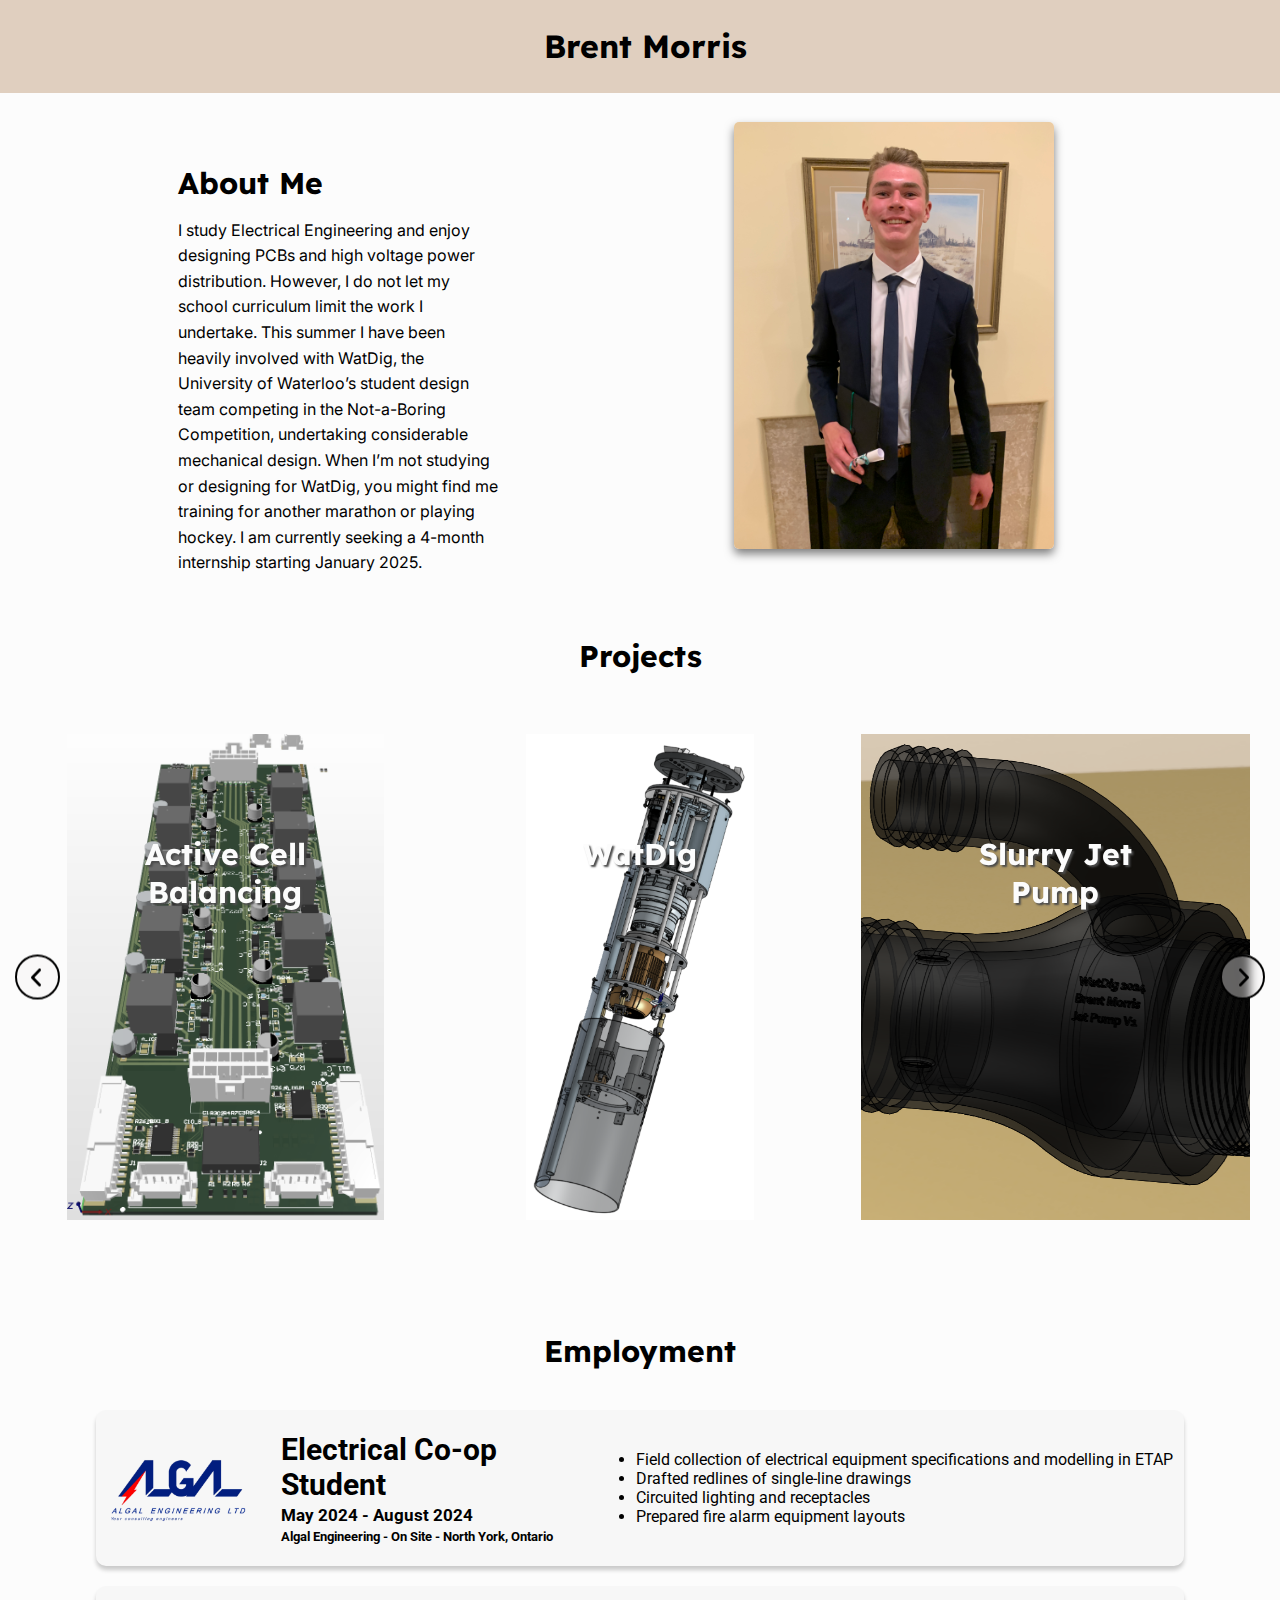
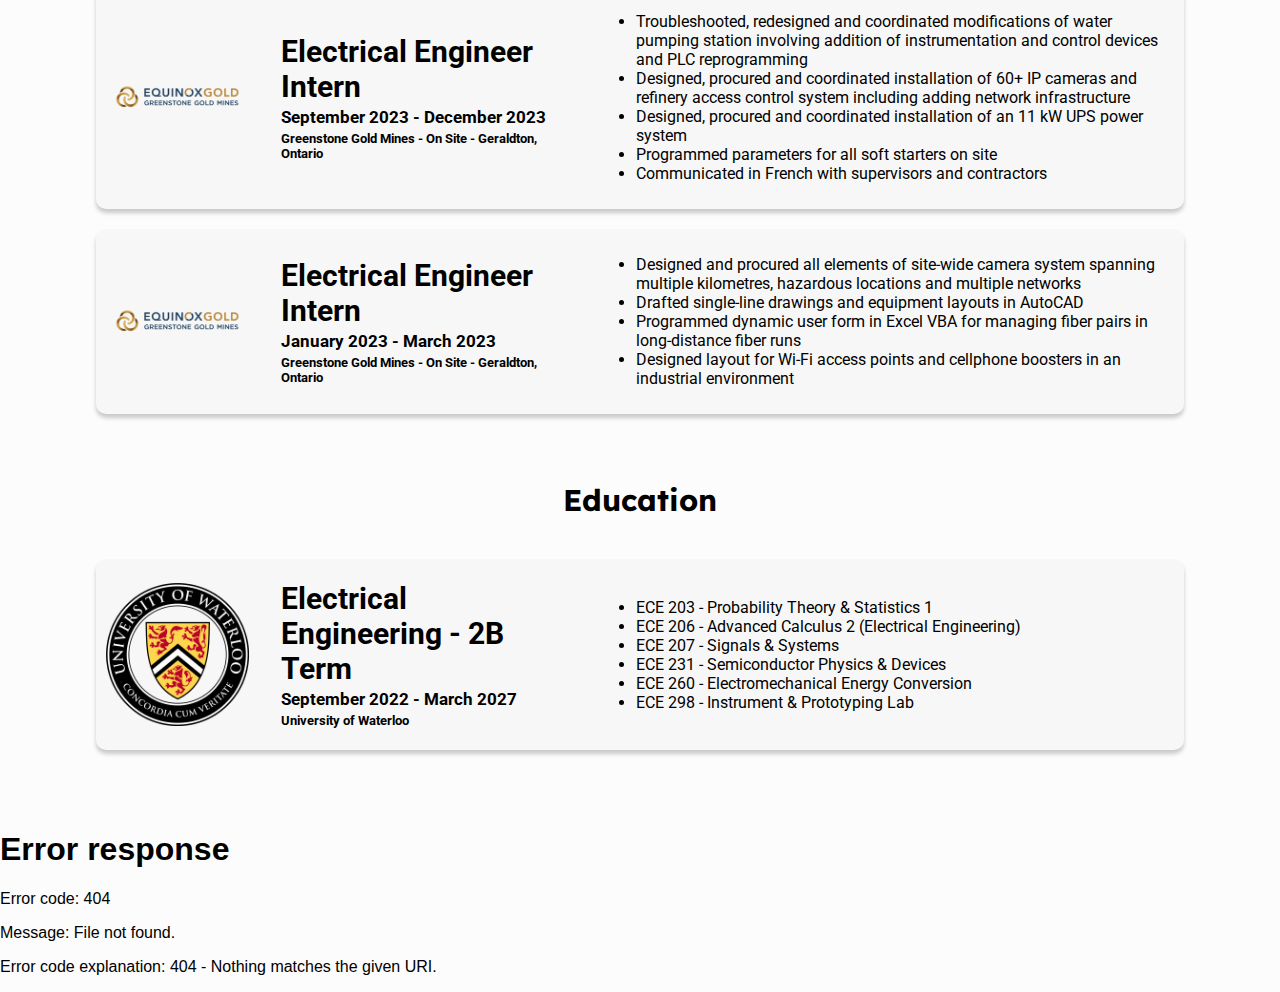
==== index.html @ 16aaa9f9 "started grid layout of contact icons" ====
<!DOCTYPE html>
<html lang="en">
<head>
    <meta charset="UTF-8">
    <meta name="viewport" content="width=device-width, initial-scale=1.0">
    <title>Brent Morris Portfolio</title>
    <link rel="preconnect" href="https://fonts.googleapis.com"> <!--Google fonts import stuff-->
    <link rel="preconnect" href="https://fonts.gstatic.com" crossorigin> <!--Google fonts import stuff-->
    <link href="https://fonts.googleapis.com/css2?family=Inter:ital,opsz,wght@0,14..32,100..900;1,14..32,100..900&family=Lexend+Deca:wght@100..900&family=Roboto:ital,wght@0,100;0,300;0,400;0,500;0,700;0,900;1,100;1,300;1,400;1,500;1,700;1,900&display=swap" rel="stylesheet"> <!-- Google fonts import inter, Roboto and lexand deca-->
    <link rel="stylesheet" href="styles.css"> <!-- says what css (cascading style sheet to use) -->
</head>
<body>
    <header>
        <div class="header">
            <h1><a href="#top">Brent Morris</a></h1>
        </div>
    </header>
    <main id="top">
        <section class="aboutme">

            <!-- Text box element-->
            <div class="aboutme-text">
                <h3> About Me</h3>
                <p> I study Electrical Engineering and enjoy
                   designing PCBs and high voltage power distribution. However, I do not let my school curriculum limit 
                   the work I undertake. This summer I have been heavily involved with WatDig, the University of Waterloo’s 
                   student design team competing in the Not-a-Boring Competition, undertaking considerable mechanical design.
                    When I’m not studying or designing for WatDig, you might find me training for another marathon or playing hockey.
                    I am currently seeking a 4-month internship starting January 2025.
                </p>
            </div>

            <!-- Portrait photo element-->
            <div class="aboutme-img">
                <img src="images/Brent Headshot 2022.JPG" alt="Portrait" class="photo">
            </div>
        </section>

        <!--Provides padding arround projects slider-->
        <section class="Projects-pannel">
            <h1> Projects</h1>
        <!-- infinite slider-->
        <div class="container"> 
            <div class="slider">
              
            <!--first project slide-->
                <div class="slide slide1"><a href="Active-AMS.html">
                <div class="proj-img">
                    <h1>Active Cell Balancing</h1>
                    <img src="images/Active AMS 3D.png" alt="Portrait" class="proj-photo">
                </div>
              </a>
              </div>

              <div class="slide slide2"><a href="WatDig.html">
                <div class="proj-img">
                    <h1>WatDig</h1>
                    <img src="images/WatDig TBM cropped.png" alt="Portrait" class="proj-photo">
                </div>
              </a>
              </div>
              
              <div class="slide slide3"><a href="Jet-Pump.html">
                <div class="proj-img">
                    <h1>Slurry Jet Pump</h1>
                    <img src="images/Jet pump external cropped.png" alt="Portrait" class="proj-photo">
                </div>
              </a>
              </div>

              <!-- <div class="slide slide4"><a href="WatDig-Electrical.html">
                <div class="proj-img">
                    <h1>WatDig Electrical</h1>
                    <img src="images/ACS550.webp" alt="Portrait" class="proj-photo">
                </div>
                </a>
              </div>

              <div class="slide slide5"><a href="Personal-Portfolio.html">
                <div class="proj-img">
                    <h1>Personal Website</h1>
                    <img src="images/html backround.jpg" alt="Portrait" class="proj-photo">
                </div>
                </a>
              </div> -->

            </div>
            <!-- Right and left buttons for project slider-->
            <button class="prev-btn">
                <!-- <svg xmlns="http://www.w3.org/2000/svg" viewBox="0 0 24 24" fill="black" width="100%" height="100%">
                  <path d="M15.41 7.41L14 6l-6 6 6 6 1.41-1.41L10.83 12z"/>
                </svg> -->
              </button>
              <button class="btn">
                <!-- <svg xmlns="http://www.w3.org/2000/svg" viewBox="0 0 24 24" fill="black" width="100%" height="100%">
                  <path d="M8.59 16.59L13.17 12 8.59 7.41 10 6l6 6-6 6z"/>
                </svg> -->
              </button>
              
            </div>
          </section>

          <div class="employment-centering">

          <Section class="employment-or-school">
            <h1>Employment</h1>

            <div class="grid-container">
              
              <!-- Algal Engineering-->
               <div class="row-container">
              <div class="grid-logo">
                <img src="images/Algal logo transparent.png" alt="Portrait" class="work-logo">
              </div>
              <div class="grid-job-title">
                <h2>Electrical Co-op Student</h2>
                <h3> May 2024 - August 2024 </h3> 
                <h4>Algal Engineering - On Site - North York, Ontario</h4>
              </div>

              <div class="grid-job-discription">
                <ul>
                  <li>Field collection of electrical equipment specifications and modelling in ETAP</li>
                  <li>Drafted redlines of single-line drawings</li>
                  <li>Circuited lighting and receptacles</li>
                  <li>Prepared fire alarm equipment layouts</li>
                </ul>
              </div>
            </div>

              <!-- Greentone Mine Fall Term -->
              <div class="row-container">
              <div class="grid-logo">
                <img src="images/Greenstone.png" alt="Portrait" class="work-logo">
              </div>
              <div class="grid-job-title">
                <h2> Electrical Engineer Intern</h2>
                <h3>September 2023 - December 2023</h3>
                <h4>Greenstone Gold Mines - On Site - Geraldton, Ontario</h4>
              </div>
              <div class="grid-job-discription">
                <ul>
                  <li>Troubleshooted, redesigned and coordinated modifications of water pumping station involving
                    addition of instrumentation and control devices and PLC reprogramming</li>
                  <li>Designed, procured and coordinated installation of 60+ IP cameras and refinery access control
                    system including adding network infrastructure</li>
                  <li>Designed, procured and coordinated installation of an 11 kW UPS power system</li>
                  <li>Programmed parameters for all soft starters on site</li>
                  <li>Communicated in French with supervisors and contractors</li>
                </ul>
              </div>
            </div>

              <!-- Greentone Mine Winter Term -->
              <div class="row-container"> 
              <div class="grid-logo"><img src="images/Greenstone.png" alt="Portrait" class="work-logo"></div>
              <div class="grid-job-title">
                <h2> Electrical Engineer Intern</h2>
                <h3>January 2023 - March 2023</h3>
                <h4>Greenstone Gold Mines - On Site - Geraldton, Ontario</h4>
              </div>
              <div class="grid-job-discription"><ul>
                <li>Designed and procured all elements of site-wide camera system spanning multiple kilometres, hazardous locations and multiple networks</li>

                <li>Drafted single-line drawings and equipment layouts in AutoCAD</li>

                <li>Programmed dynamic user form in Excel VBA for managing fiber pairs in long-distance fiber runs</li>

                <li>Designed layout for Wi-Fi access points and cellphone boosters in an industrial environment</li>
              </ul> </div>
          </div>
        </div>
          <!-- End of the employment grid-->

        <!-- Education section-->  
        </Section>
          <Section class="employment-or-school">
            <h1>Education</h1>

            <div class="grid-container">
              
              <!-- Waterloo Engineering-->
              <div class="row-container">
              <div class="grid-logo">
                <img src="images/Uwaterloo logo.png" alt="Portrait" class="work-logo">
              </div>
              <div class="grid-job-title">
                <h2>Electrical Engineering - 2B Term</h2>
                <h3> September 2022 - March 2027 </h3> 
                <h4>University of Waterloo</h4>
              </div>

              <div class="grid-job-discription">
                <ul>
                  <li>ECE 203 - Probability Theory & Statistics 1</li>
                  <li>ECE 206 - Advanced Calculus 2 (Electrical Engineering)</li>
                  <li>ECE 207 - Signals & Systems</li>
                  <li>ECE 231 - Semiconductor Physics & Devices</li>
                  <li>ECE 260 - Electromechanical Energy Conversion</li>
                  <li>ECE 298 - Instrument & Prototyping Lab</li>
                </ul>
              </div>
              </div>

          </div>
          <!-- End of the education grid-->

          <!-- some whitespace before the footer-->
          <div style="margin: 60px"></div>

          </Section>
        </div>

    </main>
    <!-- for sticky header on scroll functionality-->
    <script src="sticky-header.js"></script> <!-- Link to the JavaScript file -->

    <!-- for infinate slider functionoality-->
    <script src="slider.js"></script> <!--Link to the JavaScript file -->

</body>

<!--Include footer from footer.html-->
<div id="footer"></div>
<script>
    fetch('Footer.html')
        .then(response => response.text())
        .then(data => {
            document.getElementById('footer').innerHTML = data;
        });
</script>

</html>
---- styles.css ----
:root {
  --blue: #9BB2C0;
  --tan: #E0CFBF;
  --navy: #04111a; 
  --white: #fcfcfc; /*slightly off white*/
  --employmentRounding: 10px;
  --employmentColor: #f7f7f7;
}

body {
  display: flex;
  flex-direction: column;
  font-family: Arial, sans-serif;
  margin: 0;
  padding: 0;
  background-color: var(--white);

}

html, body {
  height: 100%;
  margin: 0;
  display: flex;
  flex-direction: column;
}

main {
  flex: 1;
}

header {
  display: flex;
  justify-content: center;
  align-items: center;
  padding: 5px;
  background-color: var(--tan);
  font-family: "Lexend Deca", sans-serif;
  position: fixed;
  transition: transform 0.4s ease-in-out; /* header drops down in 0.4s*/
  width: 100%;
  z-index: 1000; /* Ensure header is on top */
}

header.hidden {
  transform: translateY(-100%);
  transition: transform 0.3s ease-in-out; /* header retracts in 0.3s*/
}

header h1 a {
  text-decoration: none; /* Remove underline */
  color: inherit; /* Use the same color as the heading */
  display: inline-block; /* Allow transform to work */
  transition: transform 0.3s ease; /* Smooth transition */
}

header h1 a:hover {
  transform: scale(1.1); /* Increase size by 10% */
}

.aboutme {
  background-color: var(--white);
  display: flex;
  flex-wrap: nowrap;
  justify-content: space-evenly; /* Center content horizontally */
  align-items: center; /* Center content vertically */
  padding-top: 5%;
  text-align: center; /* Center text horizontally */
}

.aboutme-text {
  text-align: left;
  font-size: 20px;
  padding: 10px;
  max-width: 25%;
  min-width: 220px;
  margin-top:50px;
  font-family: "Lexend Deca", sans-serif;
}

.aboutme-text h3 {
  font-size: 30px; /* Adjust font size for h3 */
  font-weight: bold; /* Make h3 text bold */
  margin-bottom: 10px; /* Add some space below h3 */
  font-family: "Lexend Deca", sans-serif;
}

.aboutme-text p {
  font-size: 80%; /* Adjust font size for p */
  line-height: 1.6; /* Improve readability with line-height */
  font-family: "Inter", sans-serif;
}

.aboutme-img {
  padding: 3%;
  margin: 20px;
  width: 25%; /* Adjust the width of the photo */
  min-width: 200px;
  max-width: 450px;
  flex-wrap: wrap; /* Allows wrapping on smaller screens */
}

.photo { /*Sets the style of the headshot photo*/
  height: auto; /* Maintain the aspect ratio */
  width: 100%; /* Photo occupies whole width of containing block */
  border-radius: 5px; /* Rounded corners on image */
  box-shadow: 0 5px 10px rgba(0, 0, 0, 0.5); /* Drop shadow for photo */
}



/* Code for projects slider*/
.container {
    width: 98%; /*container enclosing flex box is always the exact width of the screen*/
    height: 60vh; /*The normal percentage unit dose not work here */
    padding: 1%;
    overflow: hidden;
    position: relative;
    --container-height: 60vh; /* or whatever height the container has */
  }
  
  /*This element is the flexbox container*/
  .slider {
    display: flex;
    height: 100%;
    position: relative;
    left: 0;
    align-items: center;
  }
  
  .slide {
    height: 100%; /*You need to set height as 100% so the forward and back buttons are vertical centered on cards*/
    /*margin-right: 50px;*/
    overflow: clip;
    border-radius: 5px; /*rounded corners*/
    /*box-shadow: 0 5px 10px rgba(0, 0, 0, 0.5); /* Drop shadow for photo */
  }
  
  /*
  Difrent colored slides used for debugging
  .slide1 {
    background: #f3ca63;
  }
  
  .slide2 {
    background: #d06c65;
  }
  
  .slide3 {
    background: #6579d0;
  }
  
  .slide4 {
    background: #65d073;
  }
  
  .slide5 {
    background: #ba65d0;
  }
    */

  /*Added projects section arrows for forward and back buttons*/
  /* Style for the Next and Previous buttons */

  .prev-btn, .btn {
    background-color: rgba(245, 241, 241, 0.39); /* Semi-transparent background */
    backdrop-filter: blur(5px); /* Apply the blur effect */
    border: 0.2em solid rgb(0, 0, 0); /* Solid border */
    color: black; /* Solid black color for the arrow */
    border-radius: 50%; /* 5% of the height of the container */
    height: 5vh; /* 5% of the height of the viewport, but the projects slider is sized on viewport height anyways */
    width: 5vh;
    display: flex;
    align-items: center;
    justify-content: center;
    position: absolute; /* Position absolutely within the container */
    top: 50%; /* Center vertically */
    transform: translateY(-50%); /* Adjust for perfect vertical centering */
    cursor: pointer;
    z-index: 10; /* Ensure buttons are above other content */
    transition: transform 0.2s ease; /* Smooth scaling transition */
    transform-origin: center;

    
}


.prev-btn {
  left: 10px; /* Position on the left */
  background-image: url('chevron-left-icon.svg'); /* Path to your SVG file */
  background-size: 25%; /* Adjust the size of the SVG icon */
  background-repeat: no-repeat;
  background-position: 45% 50%; /*this positioning looks more centered than true centered*/
}

.btn {
  right: 10px; /* Position on the right */
  background-image: url('chevron-right-icon.svg'); /* Path to your SVG file */
  background-size: 25%; /* Adjust the size of the SVG icon */
  background-repeat: no-repeat;
  background-position: 55% 50%; /*this positioning looks more centered than true centered*/
}

.prev-btn:hover, .btn:hover {
  transform: translateY(-50%) scale(1.05); /* Swell to 105% of original size without shifting */

  /*need to somehow make the cordinate system of the chevron relative to the button so it's y positoin dose not move when hovering*/
}


.proj-img {
  position: relative;
  height: 100%; /* Allow enough room for 1.1 times scale on hover */
  overflow: hidden; /* Hide any overflow of the proj-photo */
  display: flex; /* Use flexbox to center the image */
  justify-content: center; /* Horizontally center the image */
  align-items: center; /*verticaly center items*/
  filter: saturate(40%);
  transition: transform 0.4s, filter 0.4s ease; /* Smooth scaling and colorize transition */
  font-family: "Lexend Deca", sans-serif;
  font-size: 4vh; /* Adjust font size for h3 */
}

.proj-photo {
  height: 90%; /* Fit the height of the containing box */
  width: auto; /* Maintain the aspect ratio */
  display: block; /* Ensure proper layout behavior */ 
}

.proj-img:hover{
  filter: saturate(100%);
  transform: scale(1.1); /* Swell to 105% of original size without shifting */
  cursor: pointer;
}

.proj-img h1{
  text-align: center; /*Center the text*/
  text-decoration: none; /* Remove underline */
  color: var(--white); /* Use the same color as the heading */
  text-shadow: rgb(75, 75, 75) 2px 2px 2px;
  display: inline-block; /* Allow transform to work */
  position:absolute;
  left: 50%;
  top: 20%;
  transform: translateX(-50%); /* Center horizontally */
  transition: opacity 0.2s ease; /* Smooth transition */
}

.proj-img:hover h1 {
  opacity: 0; /* Hide the text on hover */
}

.Projects-pannel{
  display: flex;
  flex-direction: column;
  justify-content: center;
  align-items: center;
  padding: 5px;

  font-family: "Lexend Deca", sans-serif;
  position: relative;
  width: auto;
}

.Projects-pannel h1{
  font-size: 30px; /* Adjust font size for h3 */
  font-weight: bold; /* Make h3 text bold */
}
/*bellow content pertains to the footer*/

footer {
  background-color: rgb(0, 0, 0); /* Dark background for footer */
  color: var(--white); /* Light text color */
  padding: 20px;
  font-family: "Inter", sans-serif;
}

.footer-content {
  display: flex;
  height:10vh;
  justify-content: space-between;
  align-items: center;
  flex-wrap: wrap; /* Allows wrapping on smaller screens */
}

.contact-info-box {
  display: grid;
  grid-template-columns: [logo] 20px [ending] auto;
  height: 100%;
}

.contact-info a {
  display:flex;
  height: 20px;
  align-items: center;
  font-family: "Lexend Deca", sans-serif;
  color: inherit;
  text-decoration: none;
}

.contact-info a:visited {
  color: inherit; /* Keep the color consistent after visiting the link */
}

.contact-info a:hover {
  color: inherit; /* No color change on hover */
  text-decoration: none; /* No underline on hover */
}

.download-buttons {/*This is a flexbox element that encloses both download buttons*/
  display: flex;
  flex-wrap: nowrap;
  gap: 20px;
  align-items: center;
}

.download-buttons a { 
  display: flex;
  align-items: center;
  background-color: var(--white); /* Button background color */
  color: black; /* Button text color */
  padding: 1px;
  border-radius: 20px;
  text-decoration: none;
  text-align: right;
  font-weight: bold;
  transition: transform 0.2s ease;
  height: 40px;
  width:fit-content ;
}

.download-buttons a:hover {
  transform: scale(1.05); /* Increase size by 5% */
}

.icon{
  height: 80%;
  width: auto;
  padding: 10px;
}

.link-icons{
  height: 80%;
  width: auto;
  padding: 10px;
  filter: invert(100%);
}

.download-buttons a text {
  padding-left: 10px; /* Padding around the text */
  font-family: "Lexend Deca", sans-serif;
}

/*Contains all work experiences*/
.grid-container {
  display: grid;
  grid-template-columns: subgrid; /*Enable collumn information from this grid to be passed to each row grid */
  color: var(--white);
  grid-template-columns: [logo] 15% [tite] 30% [bullet] auto;
  row-gap: 20px;
  width: 85vw;
  padding-left: 5vw;
  padding-right: 5vw;
}


.row-container {
  grid-column: 1 / -1; /* Span all 3 columns */
  display: grid;
  grid-template-columns: subgrid; /* Inherit column divisions from parent grid */
  grid-template-rows: auto;
  box-shadow: 0 4px 4px rgba(0, 0, 0, 0.2); /* Add drop shadow */
  border-radius: 10px;
  background-color: var(--employmentColor);
}


/*Styling for job logo section*/
.grid-logo {
  display: flex;
  justify-content: center;
  align-items: center;
  padding: 10px;

}

/*Styling for job title section*/
.grid-job-title {
  color: black;
  font-size: 20px;
  display: flex;
  flex-direction: column;
  justify-content: center;
  padding: 20px;
  text-align: left;
  font-family: "Roboto", sans-serif;

}

.grid-job-title h2{
  margin: 2px;

}
.grid-job-title h3{
  margin: 2px;
  font-size: smaller;
  
}
.grid-job-title h4{
  margin: 2px;
  font-size: small;
}

/*Styling for job responsablities section*/
.grid-job-discription {
  color: black;
  display: flex;
  align-items: center; /* Vertically center the text */
  justify-content: flex-start; /* Align text to the left side */
  padding: 10px;
  text-align: left;
  font-family: "Roboto", sans-serif;
}

/*formats the logo for work and school*/
.work-logo{
  width:100%;
}

.employment-or-school{
  text-align: center;
  margin-top: 3vh;
}

.employment-or-school h1{
  font-size: 30px; /* Adjust font size for h3 */
  font-weight: bold; /* Make h3 text bold */
  font-family: "Lexend Deca", sans-serif;
  margin: 40px;
}

.project-content{
  padding-top: 100px;
  padding-left: 20px;
  padding-right: 20px;
  max-width: 1000px;
  font-family: "Roboto", sans-serif;
}

.body-spacing{
  display: flex;
  flex-direction: column;
  justify-content: space-between;
}

.proj-content-centering{
  display: flex; 
  flex-direction: row; 
  justify-content: center;
}

.employment-centering{
  display: flex; 
  flex-direction: column; 
  justify-content: center;
  align-items: center;
}
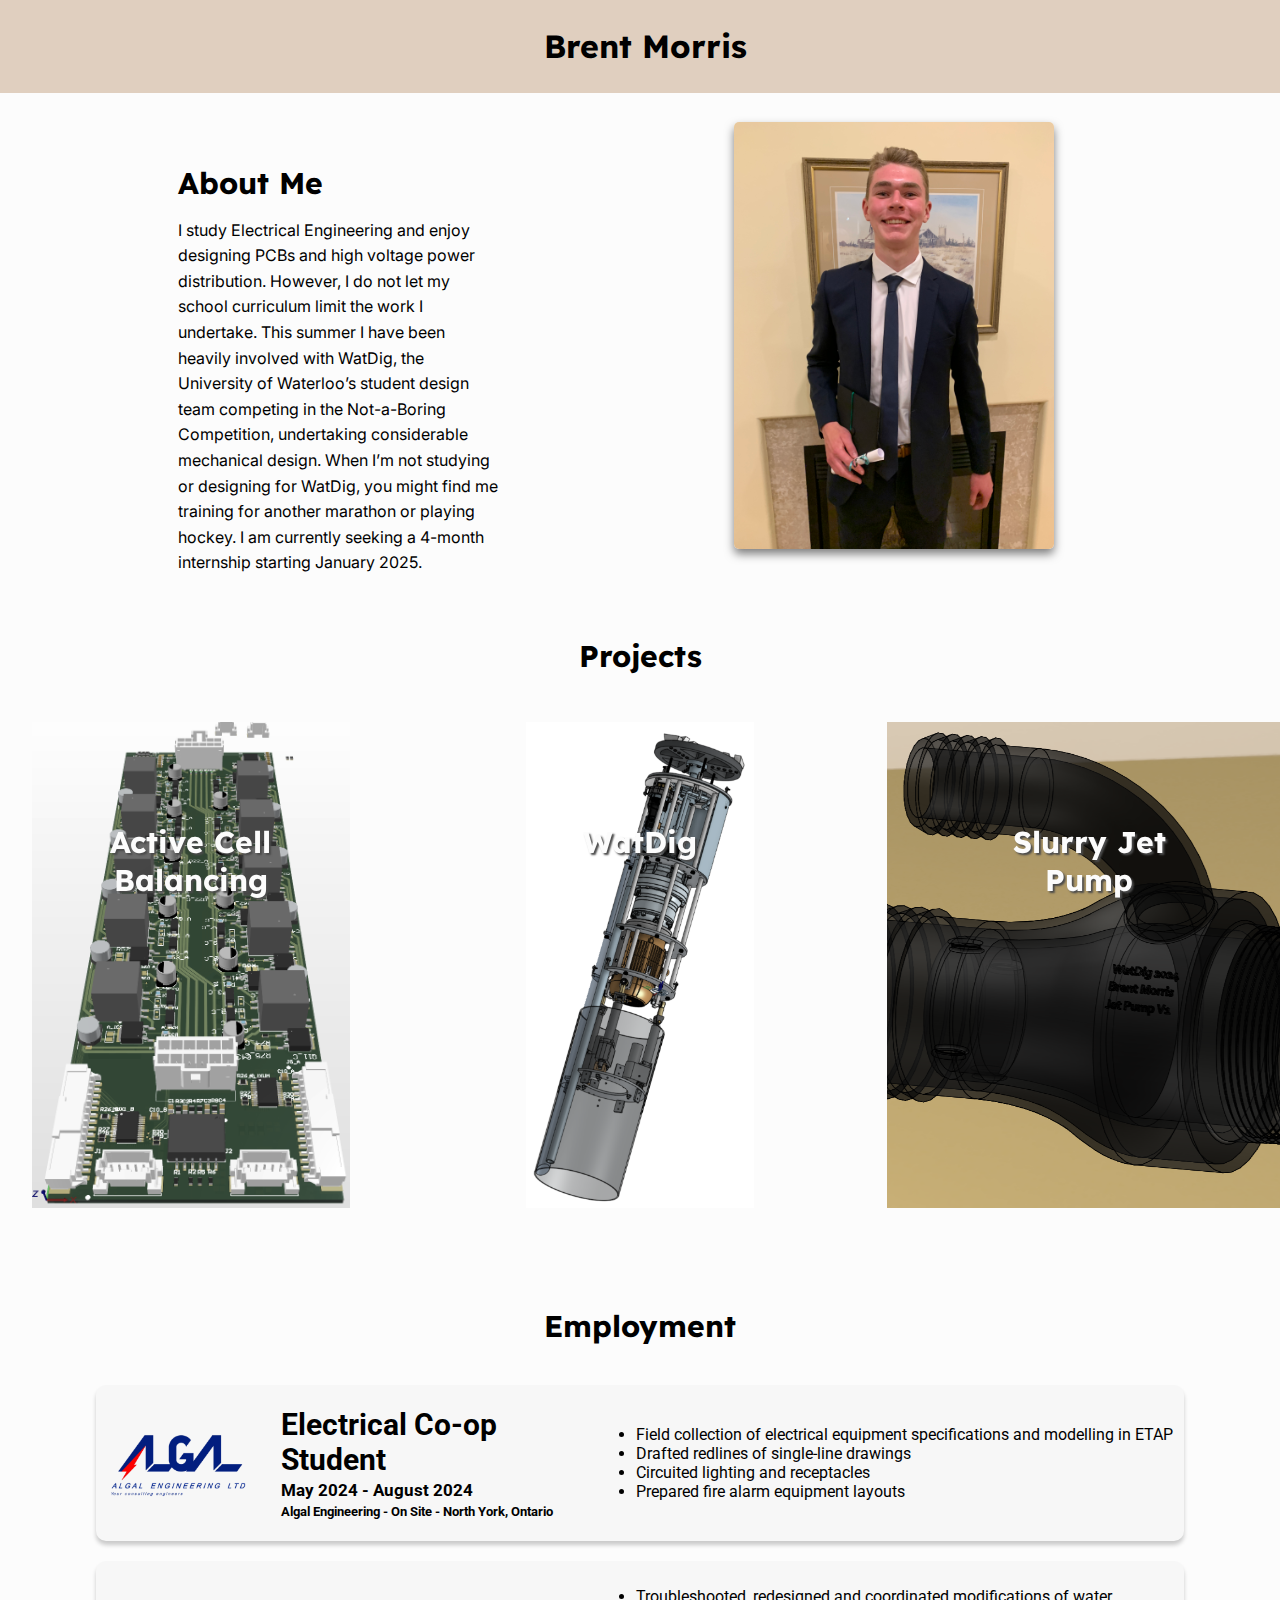
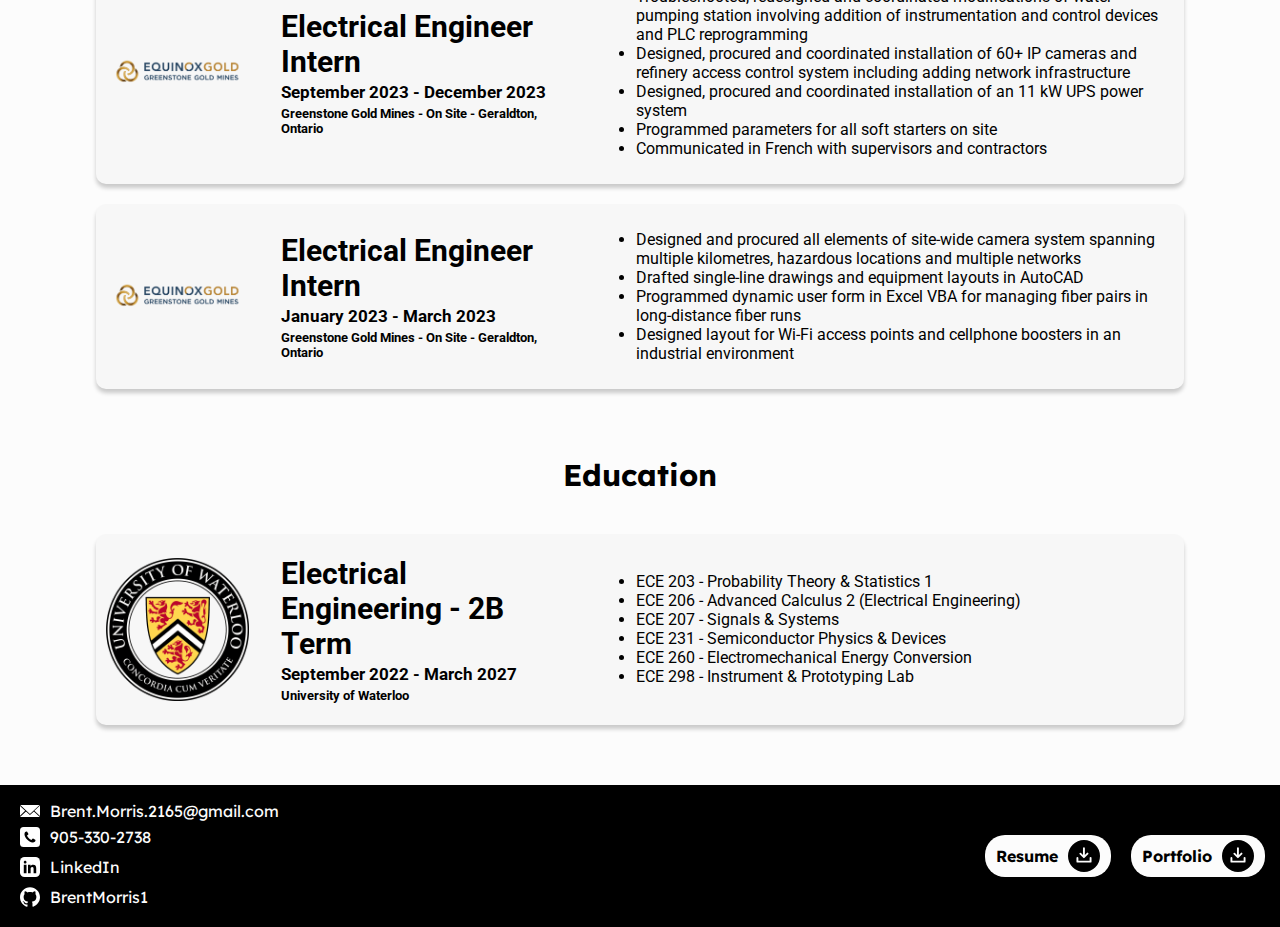
==== commit 7aecd1dd: "Project slider replaced with flexbox" ====
--- a/index.html
+++ b/index.html
@@ -41,7 +41,6 @@
             <h1> Projects</h1>
         <!-- infinite slider-->
         <div class="container"> 
-            <div class="slider">
               
             <!--first project slide-->
                 <div class="slide slide1"><a href="Active-AMS.html">
@@ -68,35 +67,6 @@
               </a>
               </div>
 
-              <!-- <div class="slide slide4"><a href="WatDig-Electrical.html">
-                <div class="proj-img">
-                    <h1>WatDig Electrical</h1>
-                    <img src="images/ACS550.webp" alt="Portrait" class="proj-photo">
-                </div>
-                </a>
-              </div>
-
-              <div class="slide slide5"><a href="Personal-Portfolio.html">
-                <div class="proj-img">
-                    <h1>Personal Website</h1>
-                    <img src="images/html backround.jpg" alt="Portrait" class="proj-photo">
-                </div>
-                </a>
-              </div> -->
-
-            </div>
-            <!-- Right and left buttons for project slider-->
-            <button class="prev-btn">
-                <!-- <svg xmlns="http://www.w3.org/2000/svg" viewBox="0 0 24 24" fill="black" width="100%" height="100%">
-                  <path d="M15.41 7.41L14 6l-6 6 6 6 1.41-1.41L10.83 12z"/>
-                </svg> -->
-              </button>
-              <button class="btn">
-                <!-- <svg xmlns="http://www.w3.org/2000/svg" viewBox="0 0 24 24" fill="black" width="100%" height="100%">
-                  <path d="M8.59 16.59L13.17 12 8.59 7.41 10 6l6 6-6 6z"/>
-                </svg> -->
-              </button>
-              
             </div>
           </section>
 
@@ -215,8 +185,6 @@
     <!-- for sticky header on scroll functionality-->
     <script src="sticky-header.js"></script> <!-- Link to the JavaScript file -->
 
-    <!-- for infinate slider functionoality-->
-    <script src="slider.js"></script> <!--Link to the JavaScript file -->
 
 </body>
 
--- a/styles.css
+++ b/styles.css
@@ -110,26 +110,19 @@
 
 /* Code for projects slider*/
 .container {
-    width: 98%; /*container enclosing flex box is always the exact width of the screen*/
+    width: auto; /*container enclosing flex box is always the exact width of the screen*/
     height: 60vh; /*The normal percentage unit dose not work here */
-    padding: 1%;
     overflow: hidden;
     position: relative;
-    --container-height: 60vh; /* or whatever height the container has */
-  }
-  
-  /*This element is the flexbox container*/
-  .slider {
     display: flex;
-    height: 100%;
-    position: relative;
-    left: 0;
+    justify-content: space-around;
     align-items: center;
   }
+  
   
   .slide {
     height: 100%; /*You need to set height as 100% so the forward and back buttons are vertical centered on cards*/
-    /*margin-right: 50px;*/
+    width: 30%;
     overflow: clip;
     border-radius: 5px; /*rounded corners*/
     /*box-shadow: 0 5px 10px rgba(0, 0, 0, 0.5); /* Drop shadow for photo */
@@ -267,89 +260,6 @@
 }
 /*bellow content pertains to the footer*/
 
-footer {
-  background-color: rgb(0, 0, 0); /* Dark background for footer */
-  color: var(--white); /* Light text color */
-  padding: 20px;
-  font-family: "Inter", sans-serif;
-}
-
-.footer-content {
-  display: flex;
-  height:10vh;
-  justify-content: space-between;
-  align-items: center;
-  flex-wrap: wrap; /* Allows wrapping on smaller screens */
-}
-
-.contact-info-box {
-  display: grid;
-  grid-template-columns: [logo] 20px [ending] auto;
-  height: 100%;
-}
-
-.contact-info a {
-  display:flex;
-  height: 20px;
-  align-items: center;
-  font-family: "Lexend Deca", sans-serif;
-  color: inherit;
-  text-decoration: none;
-}
-
-.contact-info a:visited {
-  color: inherit; /* Keep the color consistent after visiting the link */
-}
-
-.contact-info a:hover {
-  color: inherit; /* No color change on hover */
-  text-decoration: none; /* No underline on hover */
-}
-
-.download-buttons {/*This is a flexbox element that encloses both download buttons*/
-  display: flex;
-  flex-wrap: nowrap;
-  gap: 20px;
-  align-items: center;
-}
-
-.download-buttons a { 
-  display: flex;
-  align-items: center;
-  background-color: var(--white); /* Button background color */
-  color: black; /* Button text color */
-  padding: 1px;
-  border-radius: 20px;
-  text-decoration: none;
-  text-align: right;
-  font-weight: bold;
-  transition: transform 0.2s ease;
-  height: 40px;
-  width:fit-content ;
-}
-
-.download-buttons a:hover {
-  transform: scale(1.05); /* Increase size by 5% */
-}
-
-.icon{
-  height: 80%;
-  width: auto;
-  padding: 10px;
-}
-
-.link-icons{
-  height: 80%;
-  width: auto;
-  padding: 10px;
-  filter: invert(100%);
-}
-
-.download-buttons a text {
-  padding-left: 10px; /* Padding around the text */
-  font-family: "Lexend Deca", sans-serif;
-}
-
 /*Contains all work experiences*/
 .grid-container {
   display: grid;
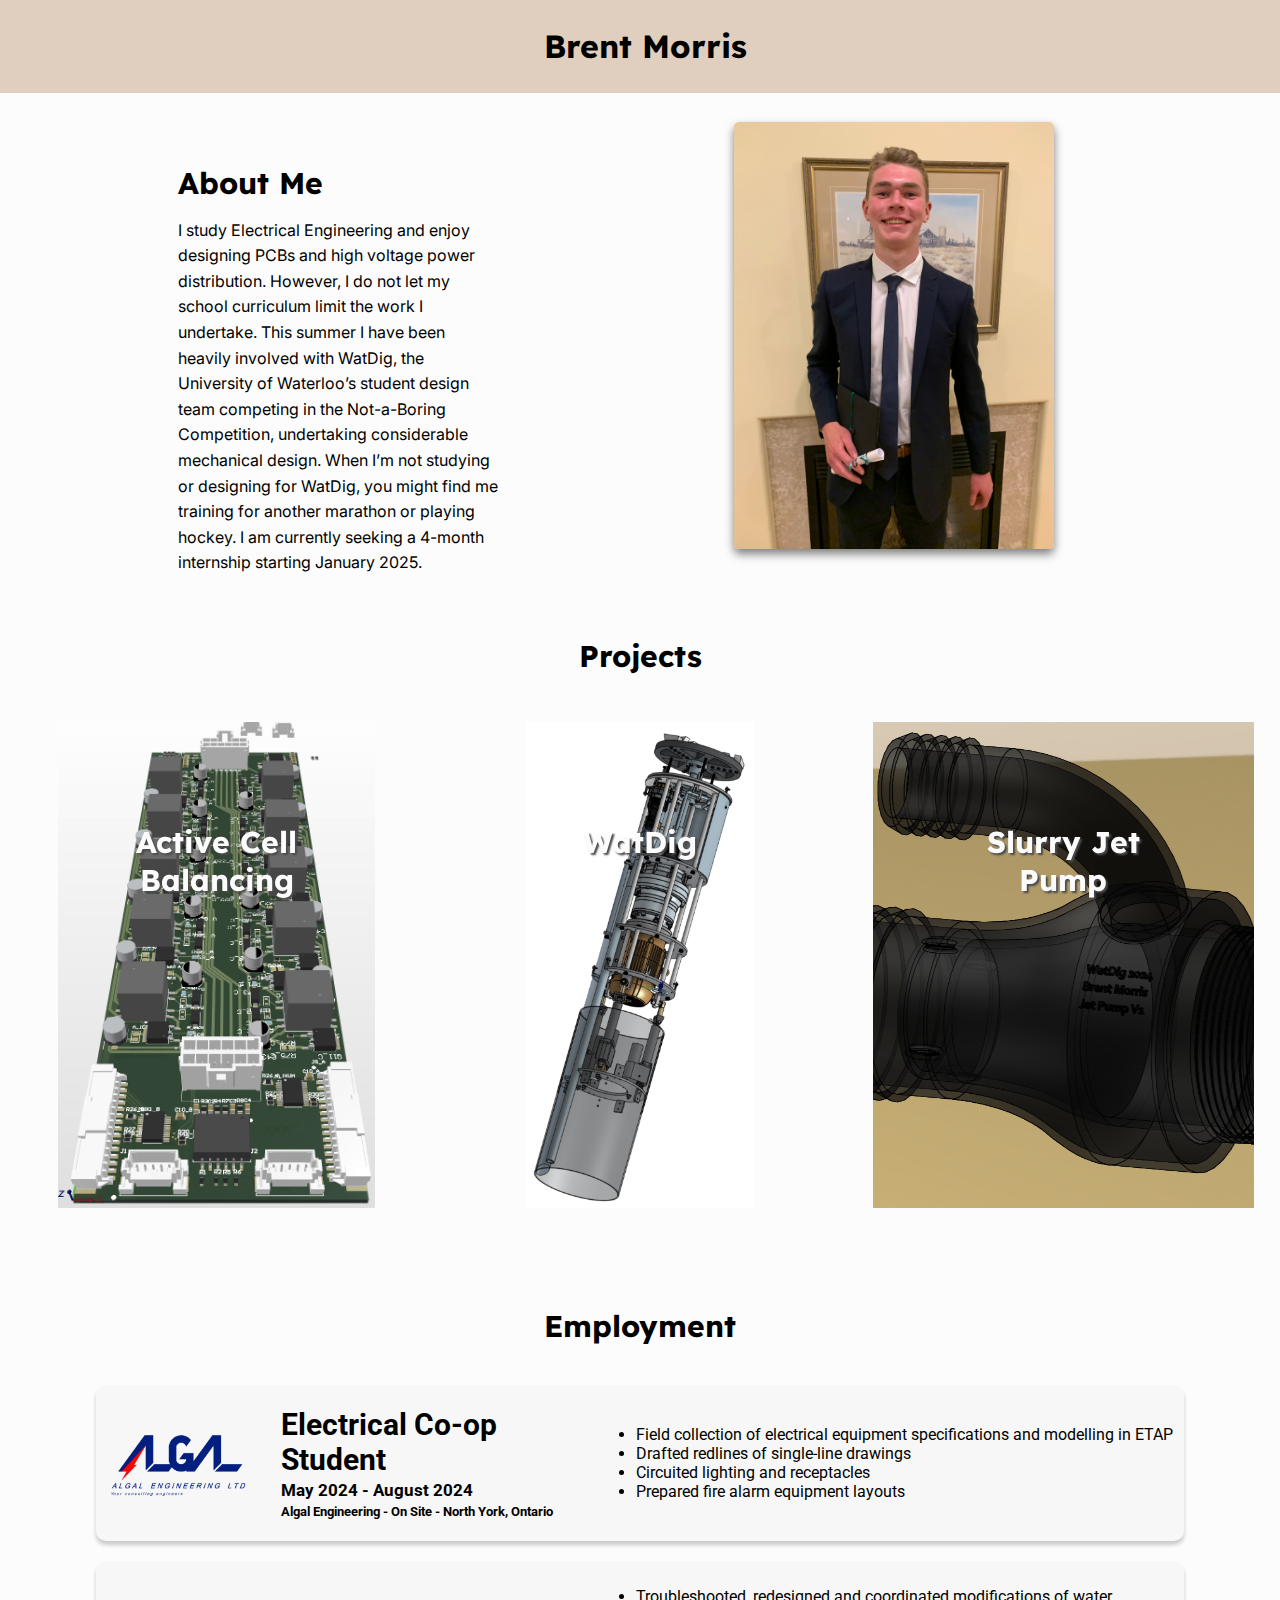
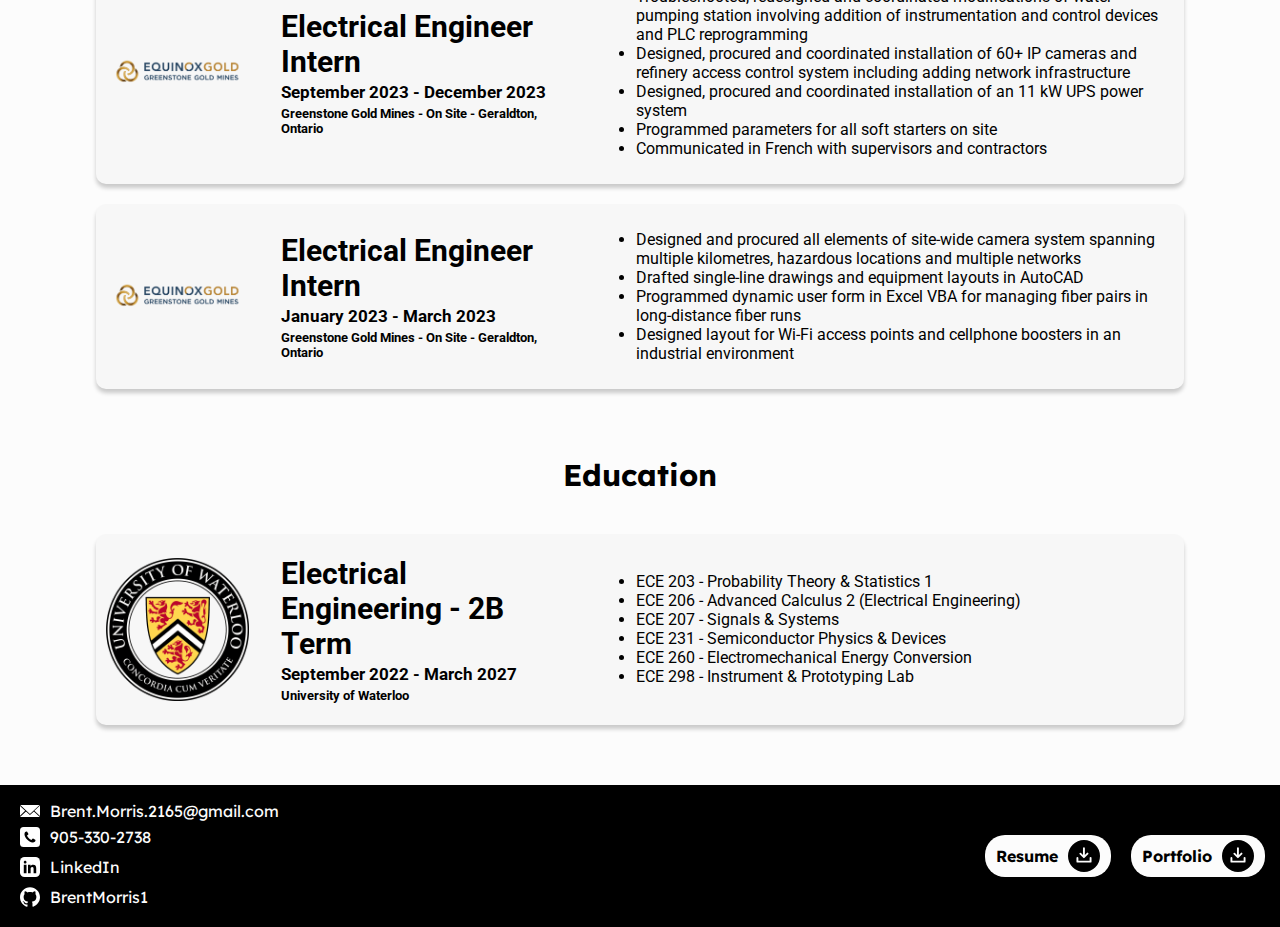
==== commit 1df306b0: "stand alone header file dose not link" ====
--- a/index.html
+++ b/index.html
@@ -10,11 +10,10 @@
     <link rel="stylesheet" href="styles.css"> <!-- says what css (cascading style sheet to use) -->
 </head>
 <body>
-    <header>
-        <div class="header">
-            <h1><a href="#top">Brent Morris</a></h1>
-        </div>
-    </header>
+    <div id="header"> </div> <!--Need to declare the location where this stickey-header script will insert the header-->
+    <!-- for sticky header on scroll functionality-->
+    <script src="sticky-header.js"></script> <!-- Link to the JavaScript file -->
+    
     <main id="top">
         <section class="aboutme">
 
@@ -182,8 +181,6 @@
         </div>
 
     </main>
-    <!-- for sticky header on scroll functionality-->
-    <script src="sticky-header.js"></script> <!-- Link to the JavaScript file -->
 
 
 </body>
--- a/styles.css
+++ b/styles.css
@@ -110,7 +110,7 @@
 
 /* Code for projects slider*/
 .container {
-    width: auto; /*container enclosing flex box is always the exact width of the screen*/
+    width: 100%; /*container enclosing flex box is always the exact width of the screen*/
     height: 60vh; /*The normal percentage unit dose not work here */
     overflow: hidden;
     position: relative;
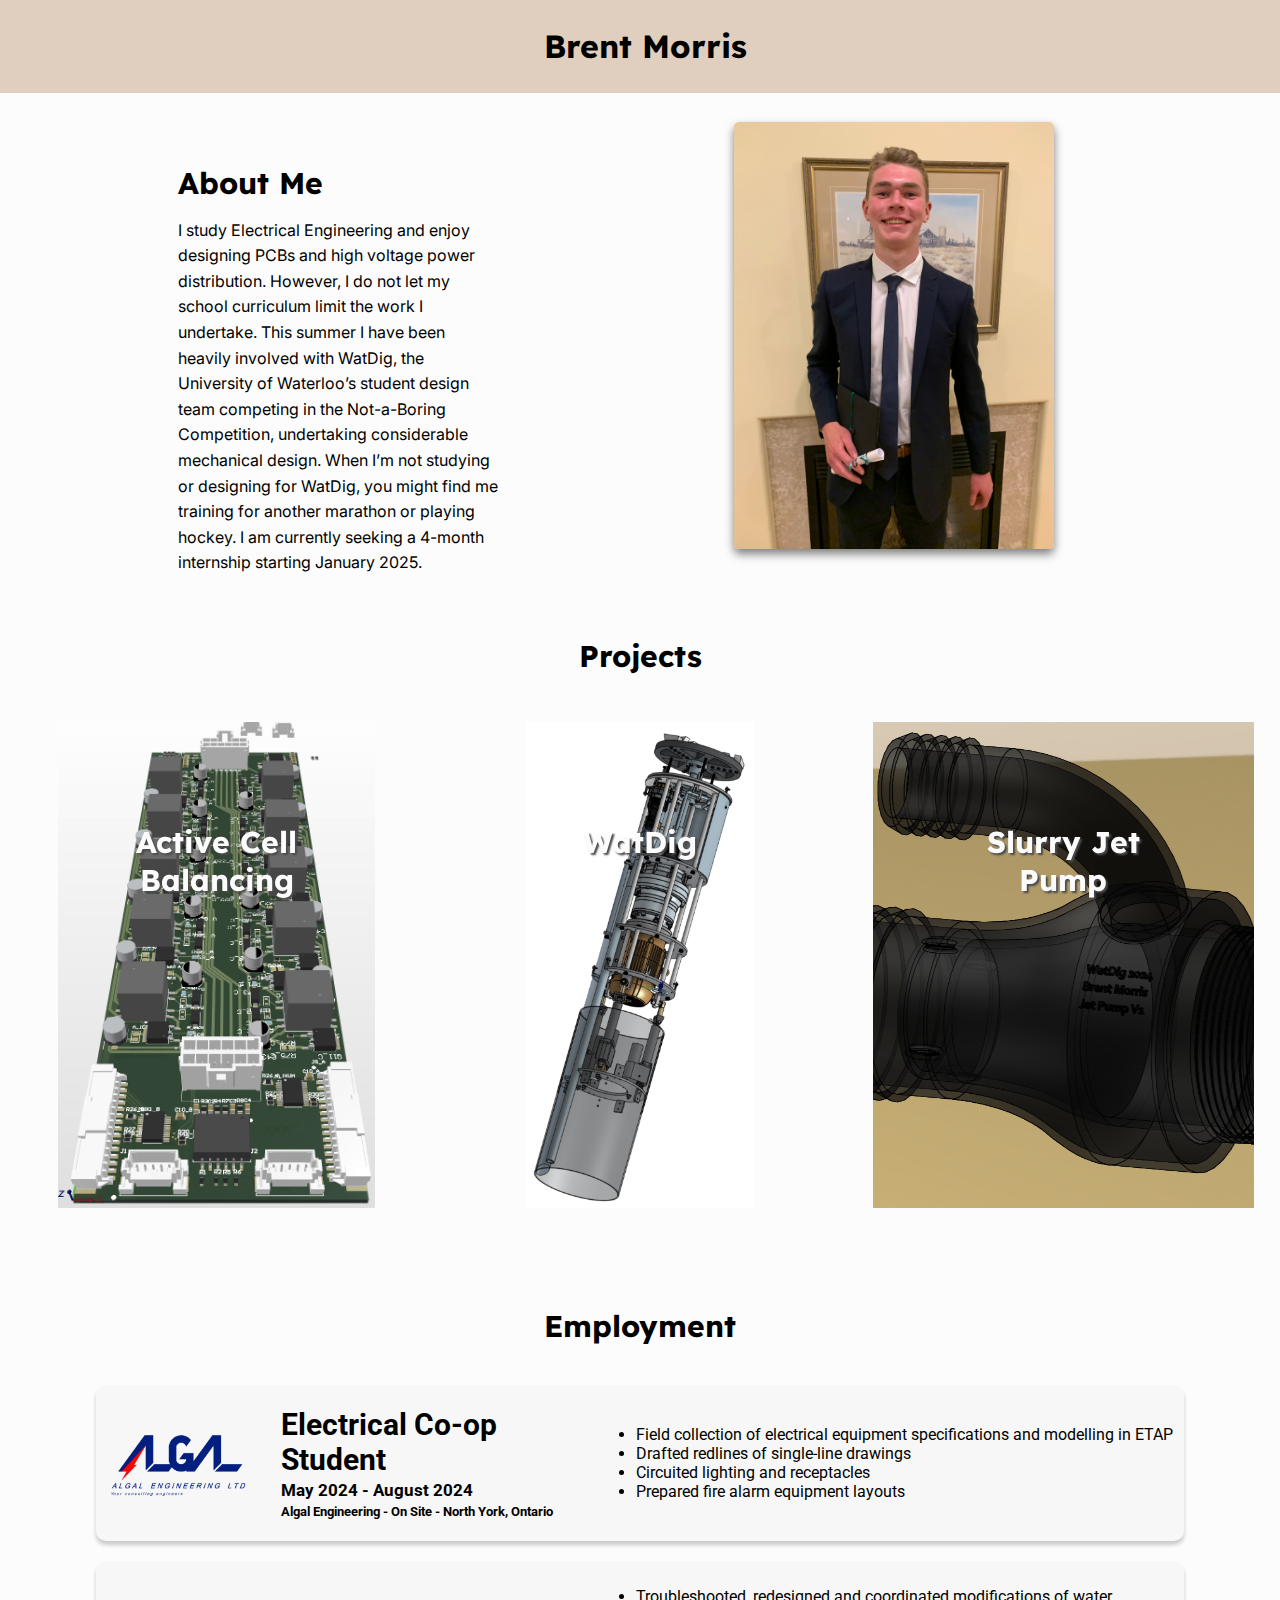
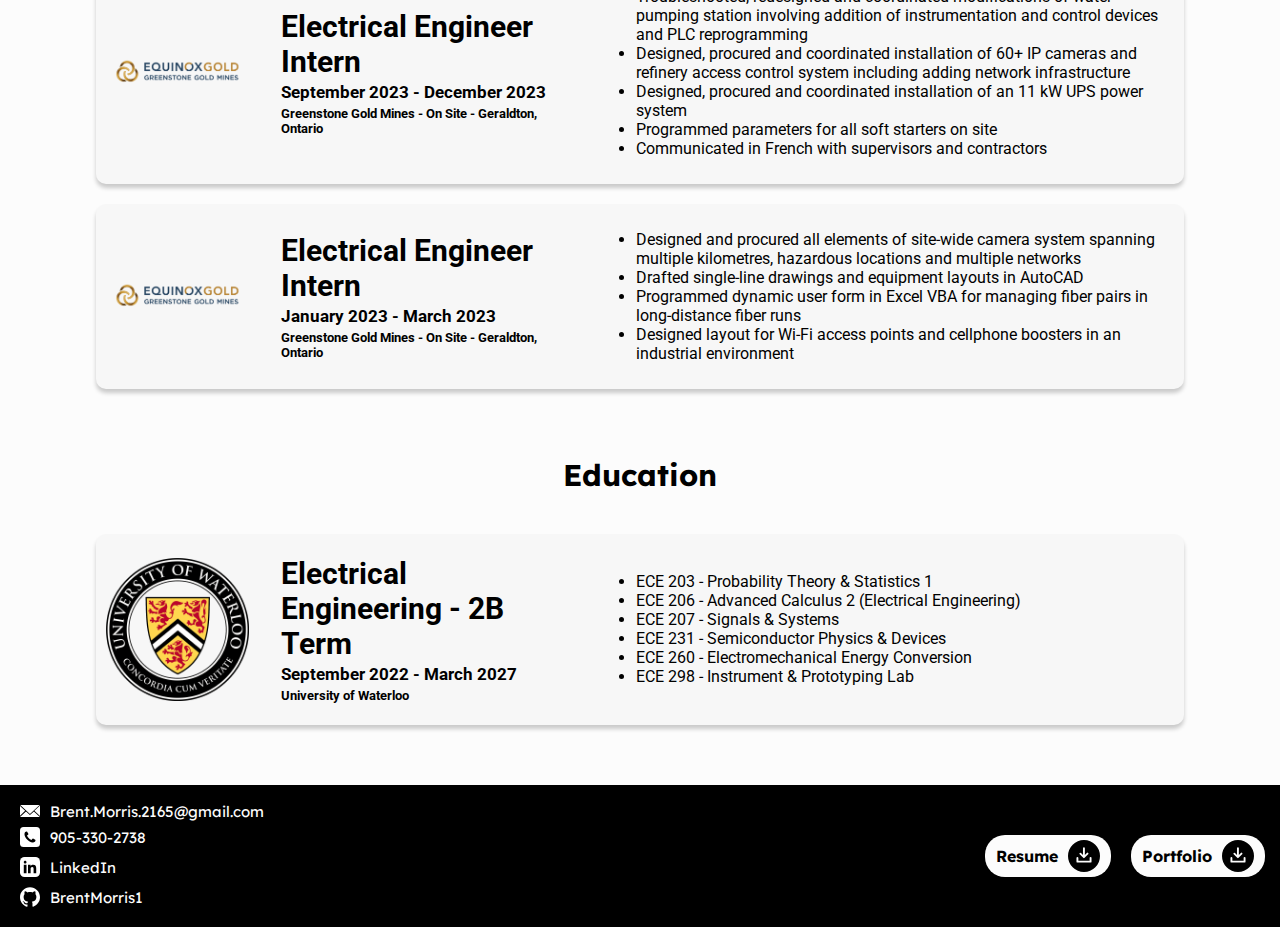
==== commit d7332e2b: "added flavicon" ====
--- a/index.html
+++ b/index.html
@@ -4,6 +4,7 @@
     <meta charset="UTF-8">
     <meta name="viewport" content="width=device-width, initial-scale=1.0">
     <title>Brent Morris Portfolio</title>
+    <link rel="icon" href="images/tan-color.png" type="image/x-icon">
     <link rel="preconnect" href="https://fonts.googleapis.com"> <!--Google fonts import stuff-->
     <link rel="preconnect" href="https://fonts.gstatic.com" crossorigin> <!--Google fonts import stuff-->
     <link href="https://fonts.googleapis.com/css2?family=Inter:ital,opsz,wght@0,14..32,100..900;1,14..32,100..900&family=Lexend+Deca:wght@100..900&family=Roboto:ital,wght@0,100;0,300;0,400;0,500;0,700;0,900;1,100;1,300;1,400;1,500;1,700;1,900&display=swap" rel="stylesheet"> <!-- Google fonts import inter, Roboto and lexand deca-->
--- a/styles.css
+++ b/styles.css
@@ -1,6 +1,6 @@
 :root {
   --blue: #9BB2C0;
-  --tan: #E0CFBF;
+  --tan: rgb(224, 207, 191);
   --navy: #04111a; 
   --white: #fcfcfc; /*slightly off white*/
   --employmentRounding: 10px;
@@ -364,8 +364,10 @@
 
 .proj-content-centering{
   display: flex; 
+  height: 100%;
   flex-direction: row; 
   justify-content: center;
+  align-items: center;
 }
 
 .employment-centering{
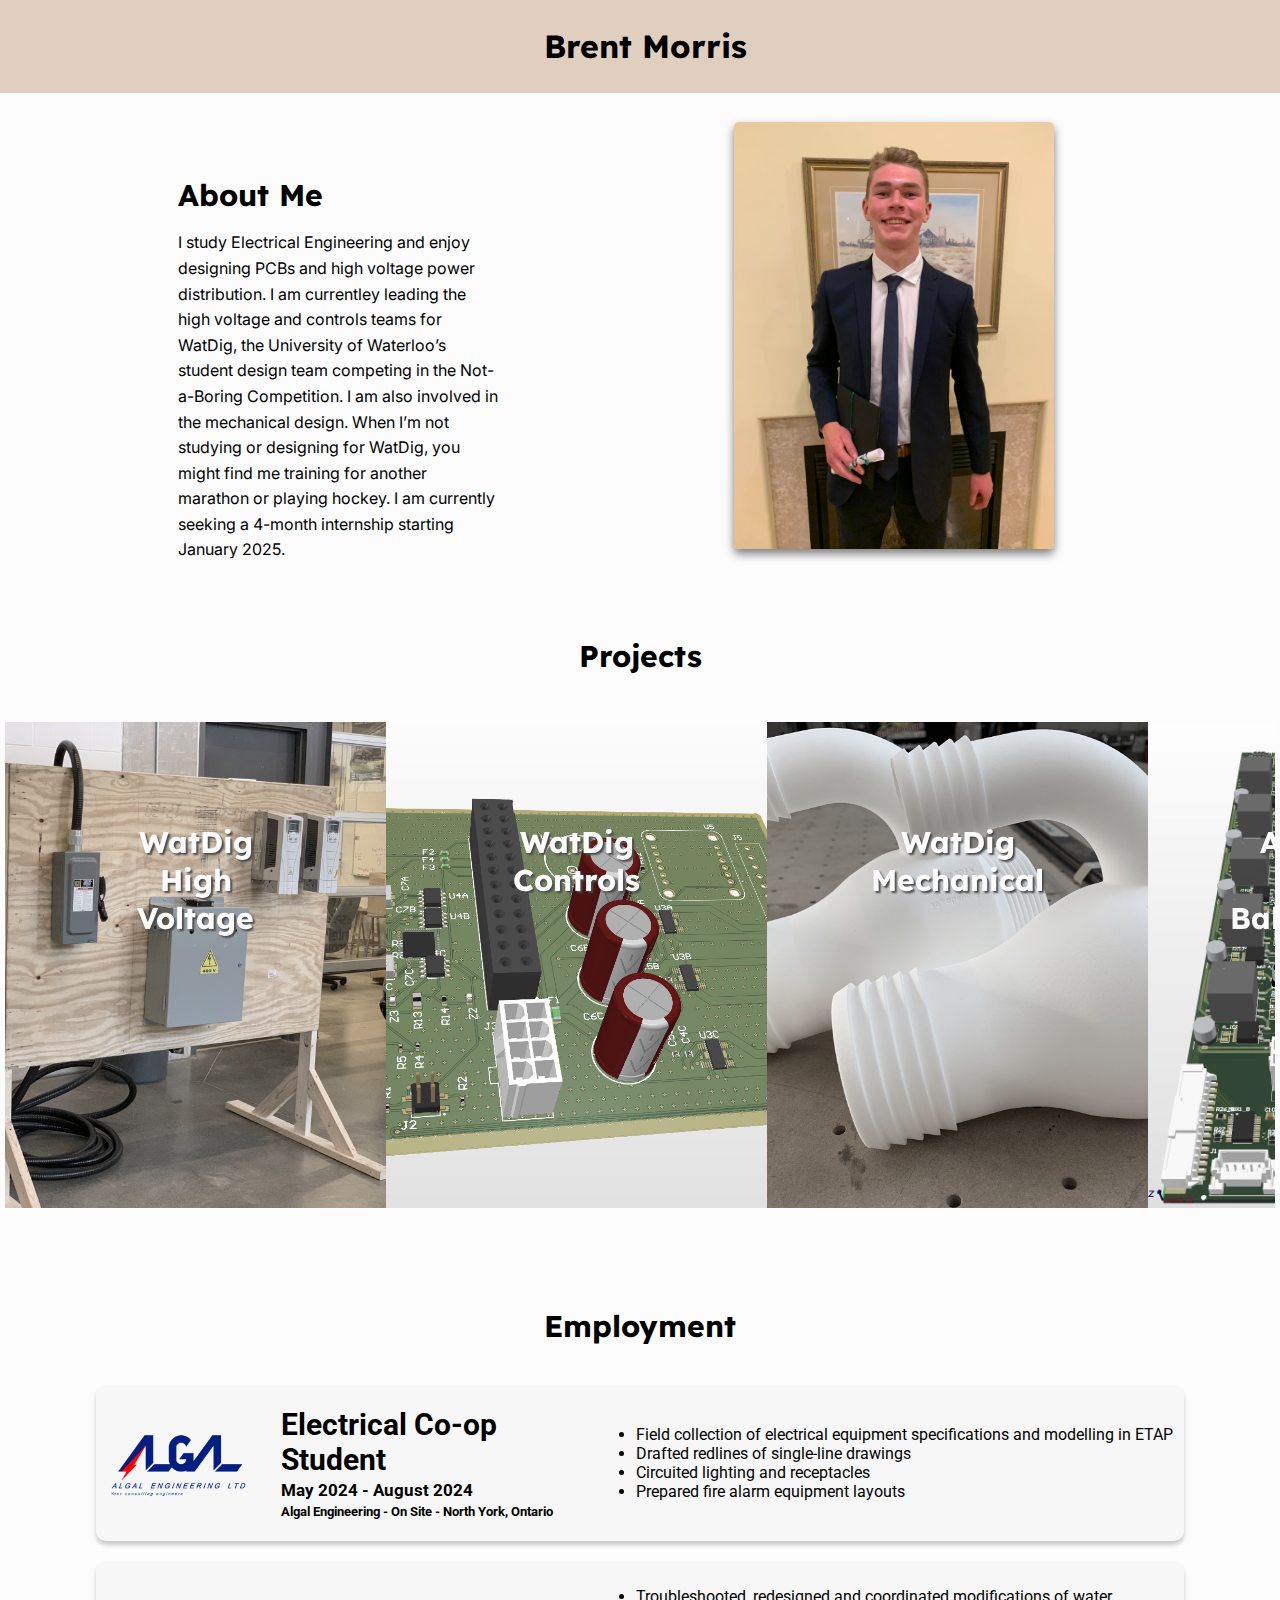
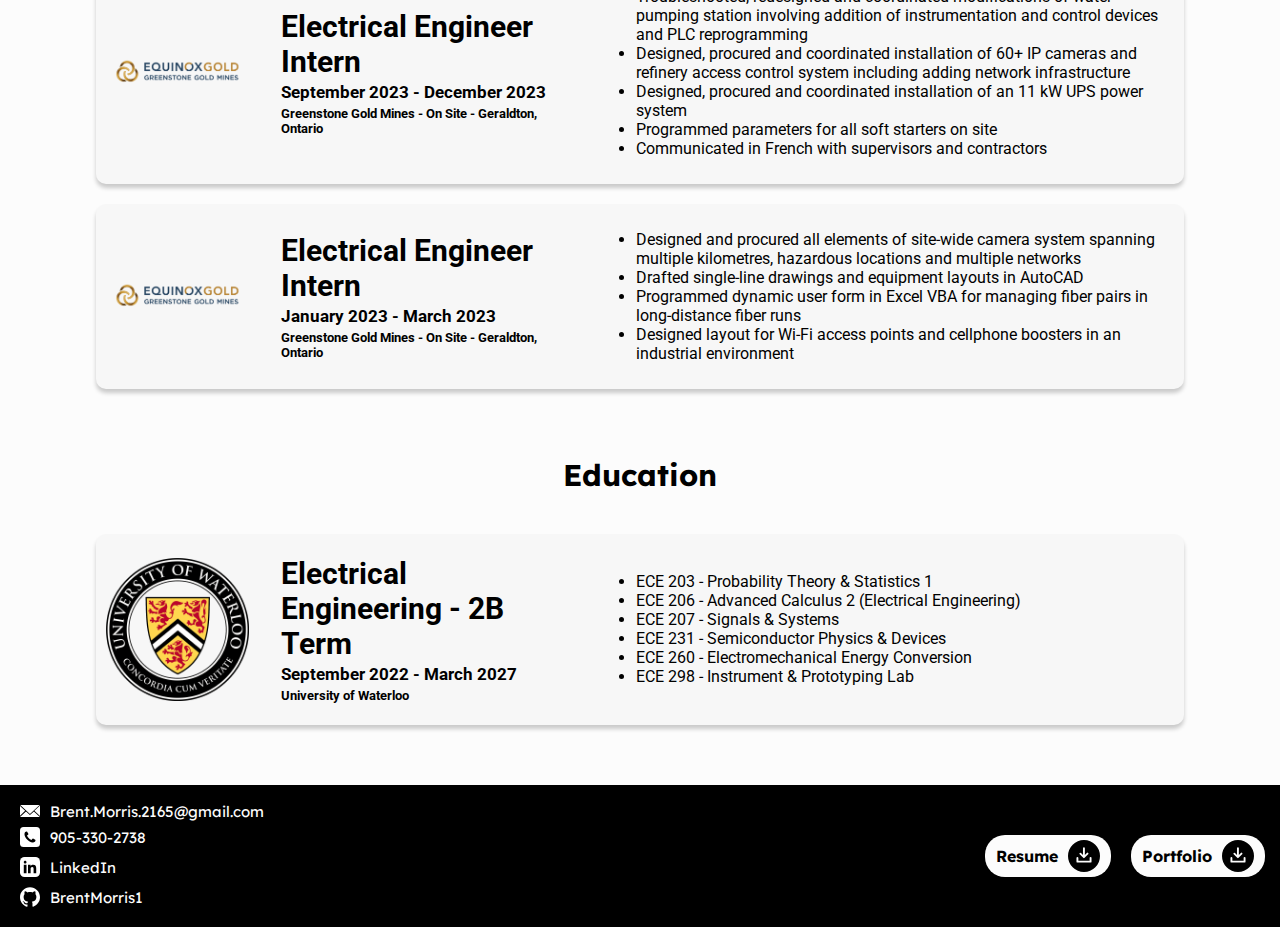
==== commit 8139c5a0: "changed photos and deleted resume and portfolio" ====
--- a/index.html
+++ b/index.html
@@ -22,9 +22,8 @@
             <div class="aboutme-text">
                 <h3> About Me</h3>
                 <p> I study Electrical Engineering and enjoy
-                   designing PCBs and high voltage power distribution. However, I do not let my school curriculum limit 
-                   the work I undertake. This summer I have been heavily involved with WatDig, the University of Waterloo’s 
-                   student design team competing in the Not-a-Boring Competition, undertaking considerable mechanical design.
+                   designing PCBs and high voltage power distribution. I am currentley leading the high voltage and controls teams for WatDig, 
+                   the University of Waterloo’s student design team competing in the Not-a-Boring Competition. I am also involved in the mechanical design.
                     When I’m not studying or designing for WatDig, you might find me training for another marathon or playing hockey.
                     I am currently seeking a 4-month internship starting January 2025.
                 </p>
@@ -41,31 +40,39 @@
             <h1> Projects</h1>
         <!-- infinite slider-->
         <div class="container"> 
-              
-            <!--first project slide-->
-                <div class="slide slide1"><a href="Active-AMS.html">
+
+              <div class="slide slide1"><a href="Active-AMS.html"></a>
                 <div class="proj-img">
-                    <h1>Active Cell Balancing</h1>
-                    <img src="images/Active AMS 3D.png" alt="Portrait" class="proj-photo">
+                    <h1>WatDig High Voltage</h1>
+                    <img src="images/480VAC Distribution.JPG" alt="Portrait" class="proj-photo">
                 </div>
               </a>
               </div>
 
               <div class="slide slide2"><a href="WatDig.html">
                 <div class="proj-img">
-                    <h1>WatDig</h1>
-                    <img src="images/WatDig TBM cropped.png" alt="Portrait" class="proj-photo">
+                    <h1>WatDig Controls</h1>
+                    <img src="images/Below Ground Sensor Board.png" alt="Portrait" class="proj-photo">
                 </div>
               </a>
               </div>
               
               <div class="slide slide3"><a href="Jet-Pump.html">
                 <div class="proj-img">
-                    <h1>Slurry Jet Pump</h1>
-                    <img src="images/Jet pump external cropped.png" alt="Portrait" class="proj-photo">
+                    <h1>WatDig Mechanical</h1>
+                    <img src="images/Jet Pump Side.JPG" alt="Portrait" class="proj-photo">
                 </div>
               </a>
               </div>
+
+                  <!--first project slide-->
+                  <div class="slide slide4"><a href="Active-AMS.html">
+                    <div class="proj-img">
+                        <h1>Active Cell Balancing</h1>
+                        <img src="images/Active AMS 3D.png" alt="Portrait" class="proj-photo">
+                    </div>
+                  </a>
+                  </div>
 
             </div>
           </section>
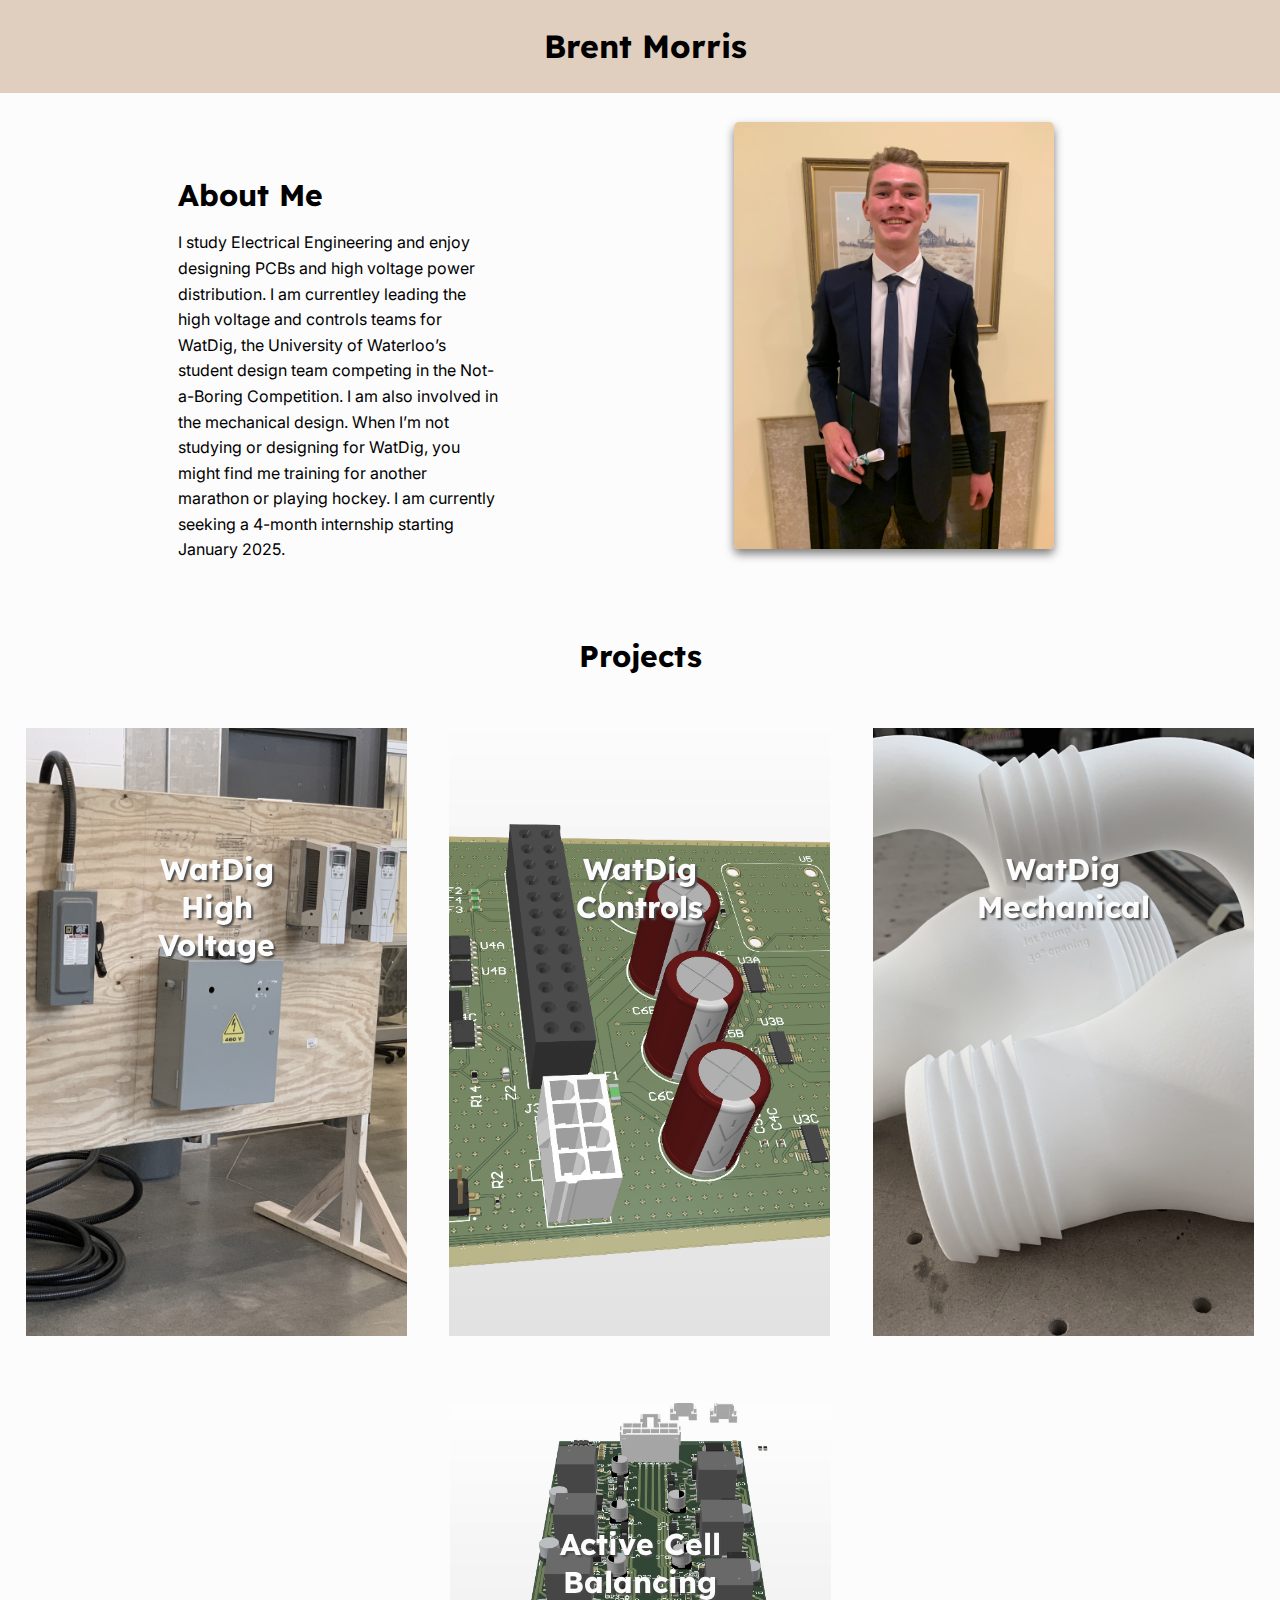
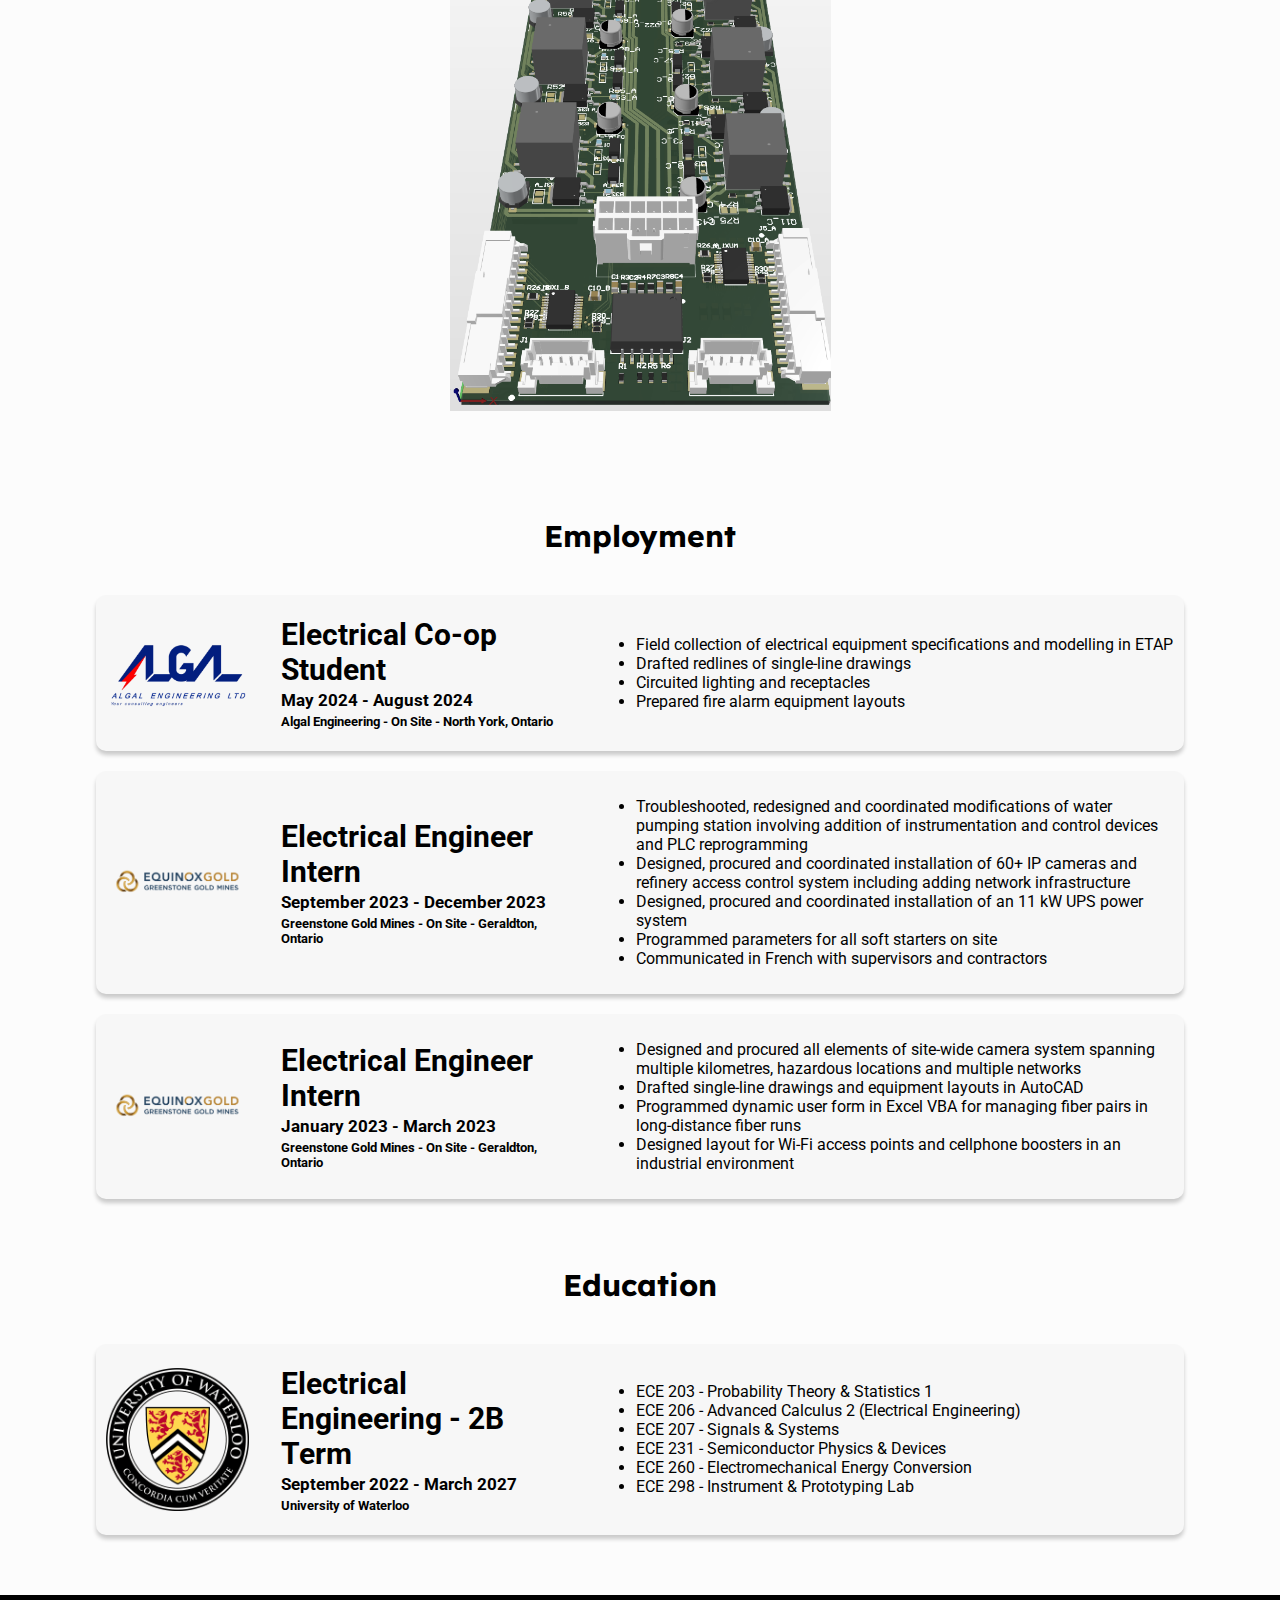
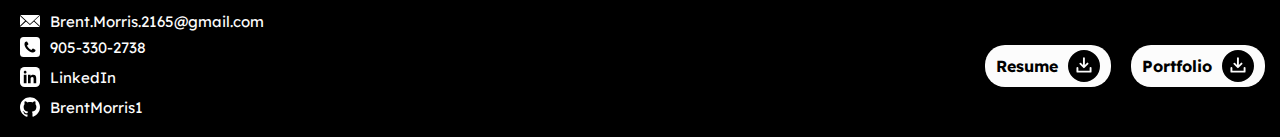
==== commit 61b7e6c8: "Text and photos for the watdig controls page added" ====
--- a/index.html
+++ b/index.html
@@ -41,7 +41,7 @@
         <!-- infinite slider-->
         <div class="container"> 
 
-              <div class="slide slide1"><a href="Active-AMS.html"></a>
+              <div class="slide slide1"><a href="WatDig High Voltage.html"></a>
                 <div class="proj-img">
                     <h1>WatDig High Voltage</h1>
                     <img src="images/480VAC Distribution.JPG" alt="Portrait" class="proj-photo">
@@ -49,7 +49,7 @@
               </a>
               </div>
 
-              <div class="slide slide2"><a href="WatDig.html">
+              <div class="slide slide2"><a href="WatDig Controls.html">
                 <div class="proj-img">
                     <h1>WatDig Controls</h1>
                     <img src="images/Below Ground Sensor Board.png" alt="Portrait" class="proj-photo">
@@ -57,7 +57,7 @@
               </a>
               </div>
               
-              <div class="slide slide3"><a href="Jet-Pump.html">
+              <div class="slide slide3"><a href="WatDig Mechanical.html">
                 <div class="proj-img">
                     <h1>WatDig Mechanical</h1>
                     <img src="images/Jet Pump Side.JPG" alt="Portrait" class="proj-photo">
--- a/styles.css
+++ b/styles.css
@@ -111,17 +111,18 @@
 /* Code for projects slider*/
 .container {
     width: 100%; /*container enclosing flex box is always the exact width of the screen*/
-    height: 60vh; /*The normal percentage unit dose not work here */
+    height: 150vh; /*The normal percentage unit dose not work here */
     overflow: hidden;
     position: relative;
     display: flex;
     justify-content: space-around;
     align-items: center;
+    flex-wrap: wrap;
   }
   
   
   .slide {
-    height: 100%; /*You need to set height as 100% so the forward and back buttons are vertical centered on cards*/
+    height: 50%; /*You need to set height as 100% so the forward and back buttons are vertical centered on cards*/
     width: 30%;
     overflow: clip;
     border-radius: 5px; /*rounded corners*/
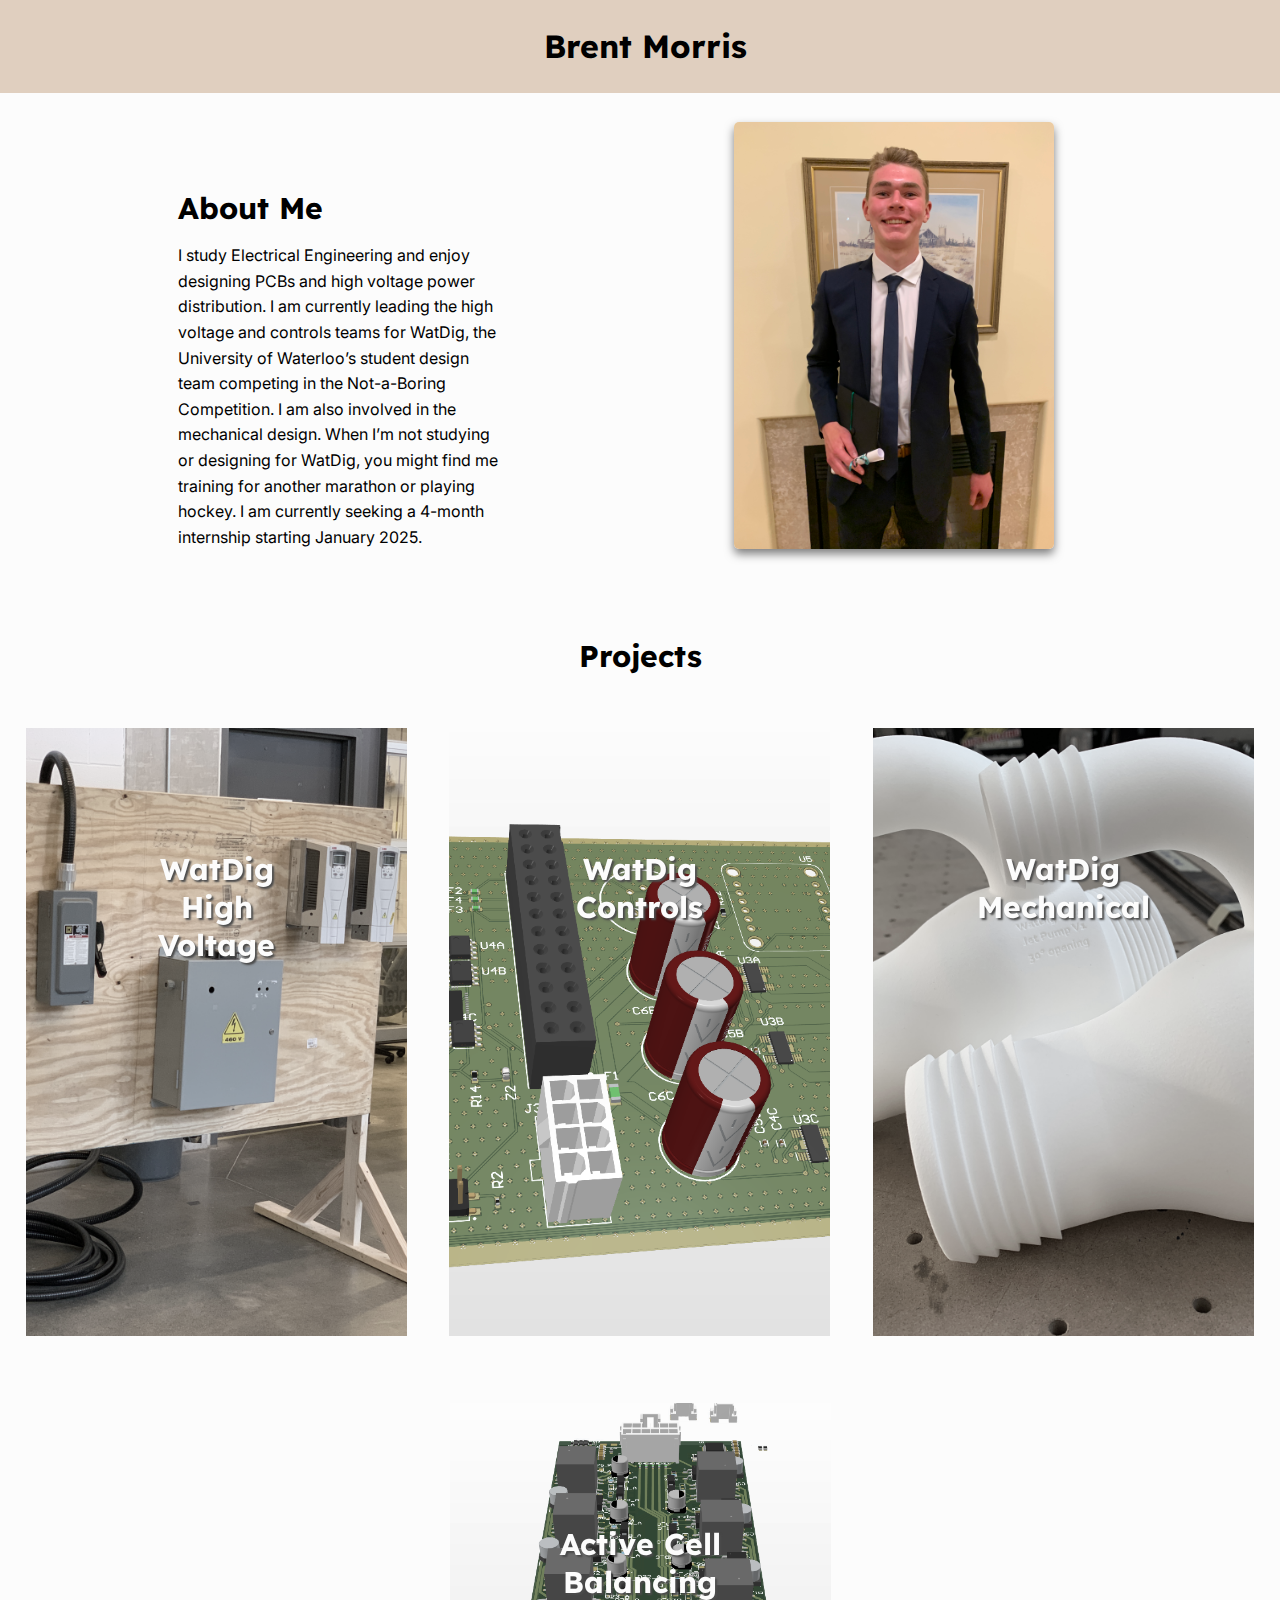
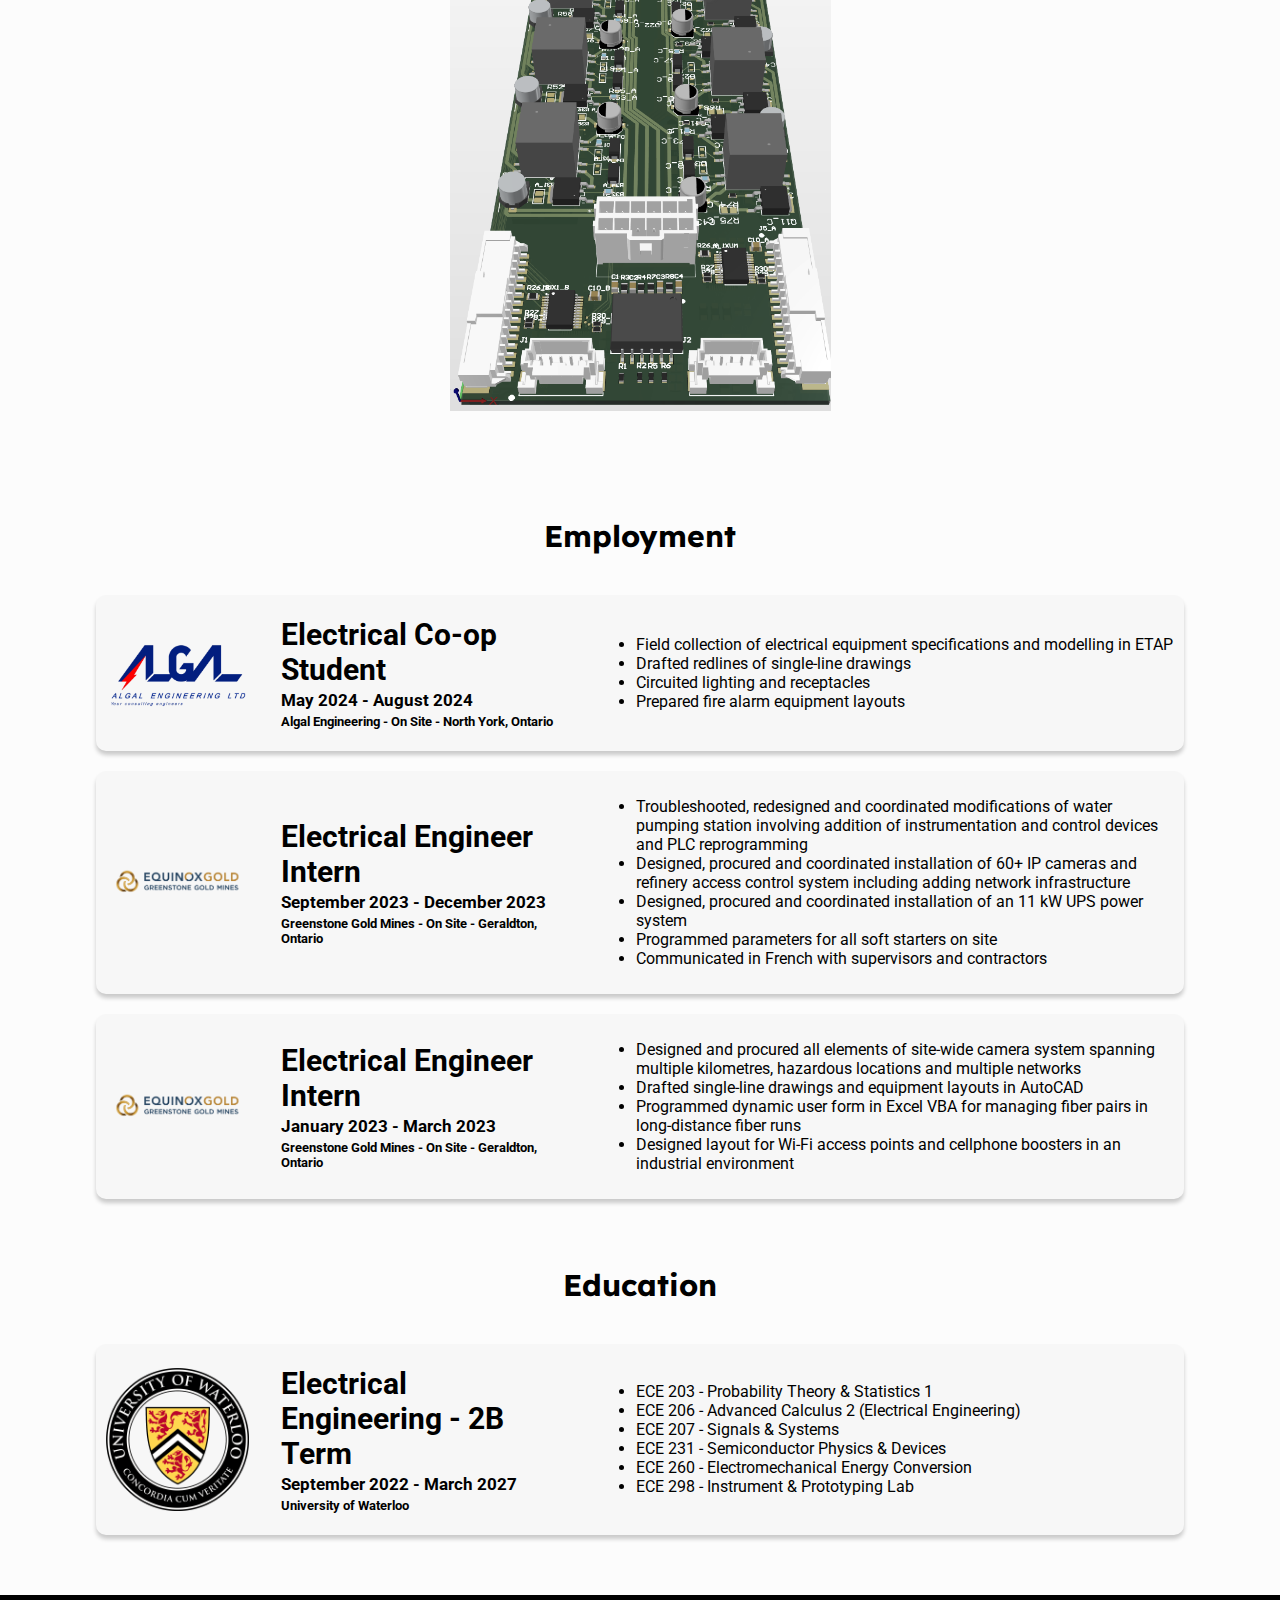
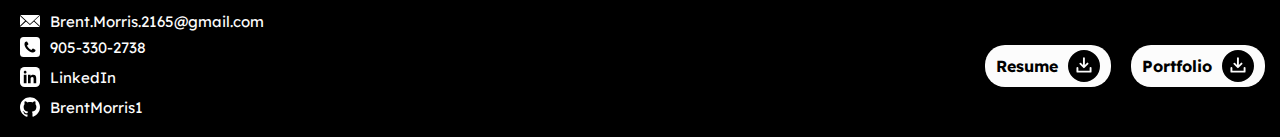
==== commit 6bb4cc6e: "more spelling changes" ====
--- a/index.html
+++ b/index.html
@@ -22,7 +22,7 @@
             <div class="aboutme-text">
                 <h3> About Me</h3>
                 <p> I study Electrical Engineering and enjoy
-                   designing PCBs and high voltage power distribution. I am currentley leading the high voltage and controls teams for WatDig, 
+                   designing PCBs and high voltage power distribution. I am currently leading the high voltage and controls teams for WatDig, 
                    the University of Waterloo’s student design team competing in the Not-a-Boring Competition. I am also involved in the mechanical design.
                     When I’m not studying or designing for WatDig, you might find me training for another marathon or playing hockey.
                     I am currently seeking a 4-month internship starting January 2025.
@@ -41,7 +41,7 @@
         <!-- infinite slider-->
         <div class="container"> 
 
-              <div class="slide slide1"><a href="WatDig High Voltage.html"></a>
+              <div class="slide slide1"><a href="WatDig High Voltage.html">
                 <div class="proj-img">
                     <h1>WatDig High Voltage</h1>
                     <img src="images/480VAC Distribution.JPG" alt="Portrait" class="proj-photo">
